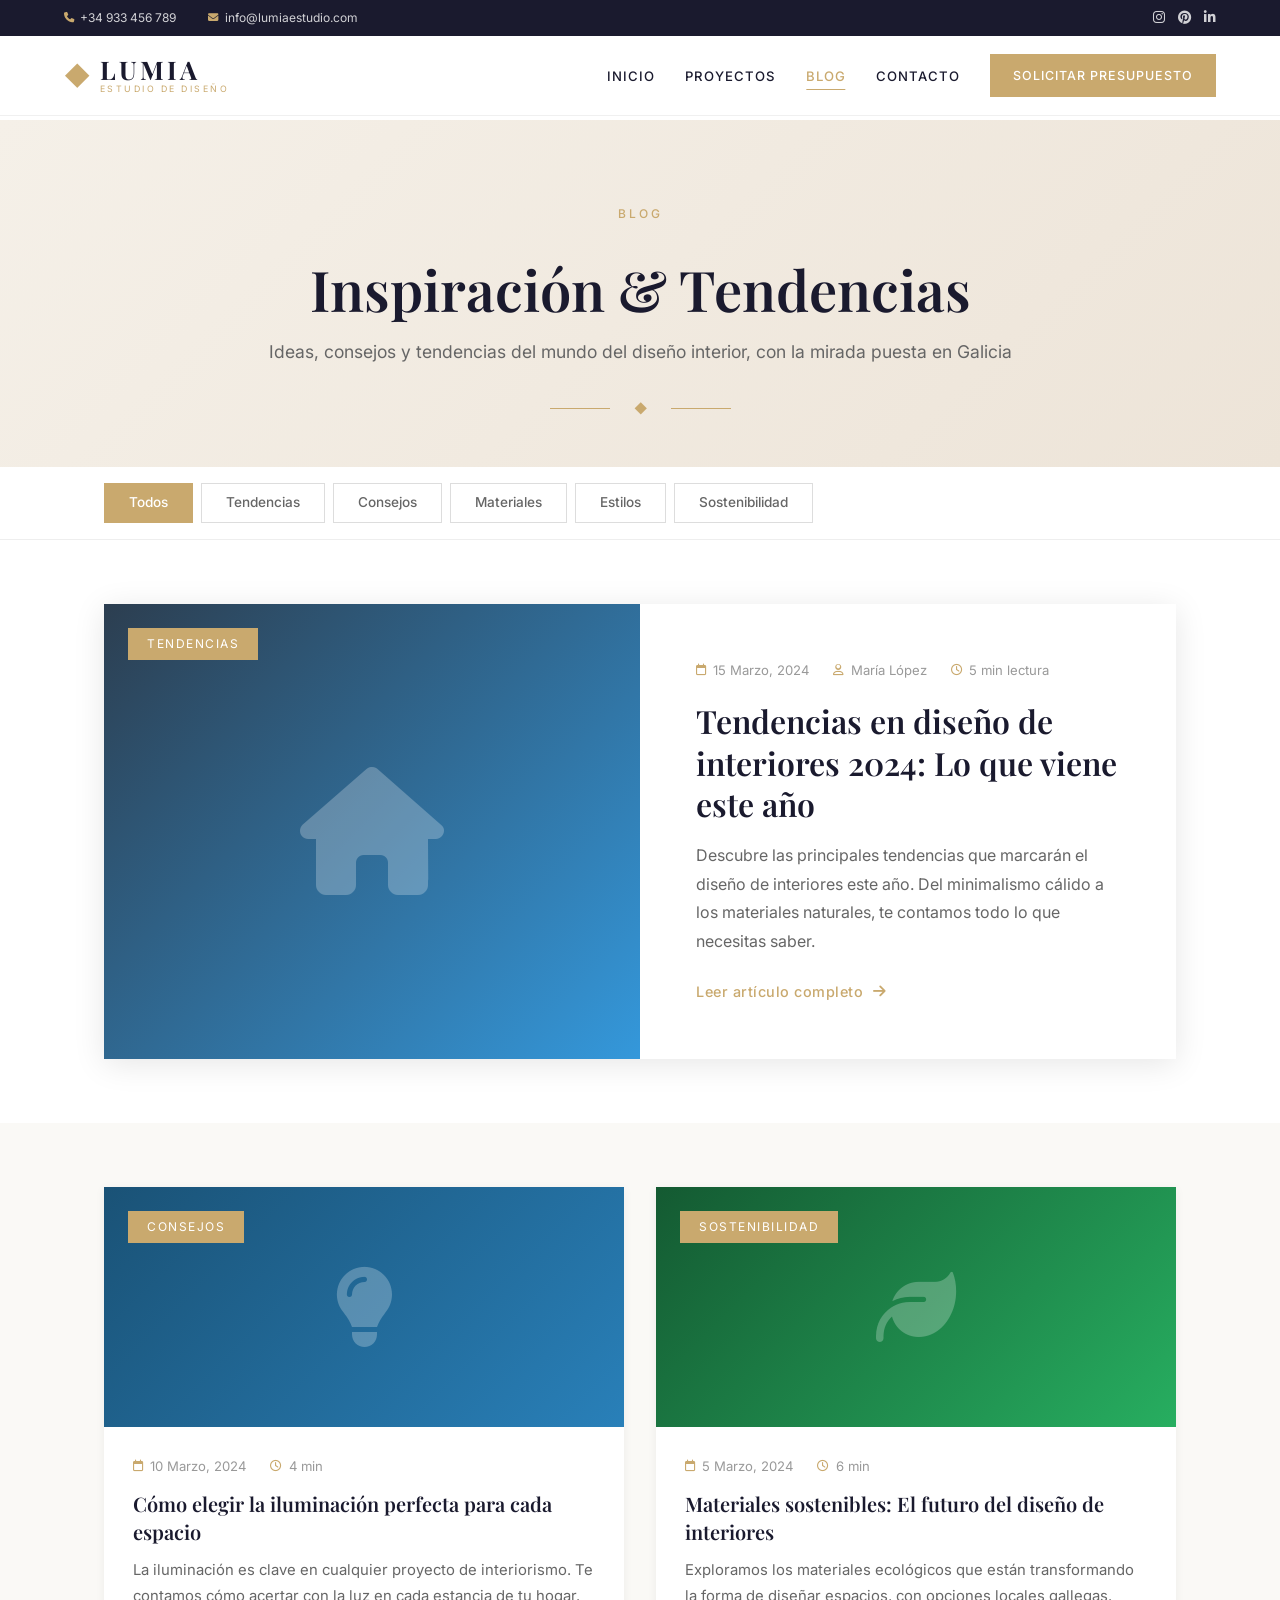
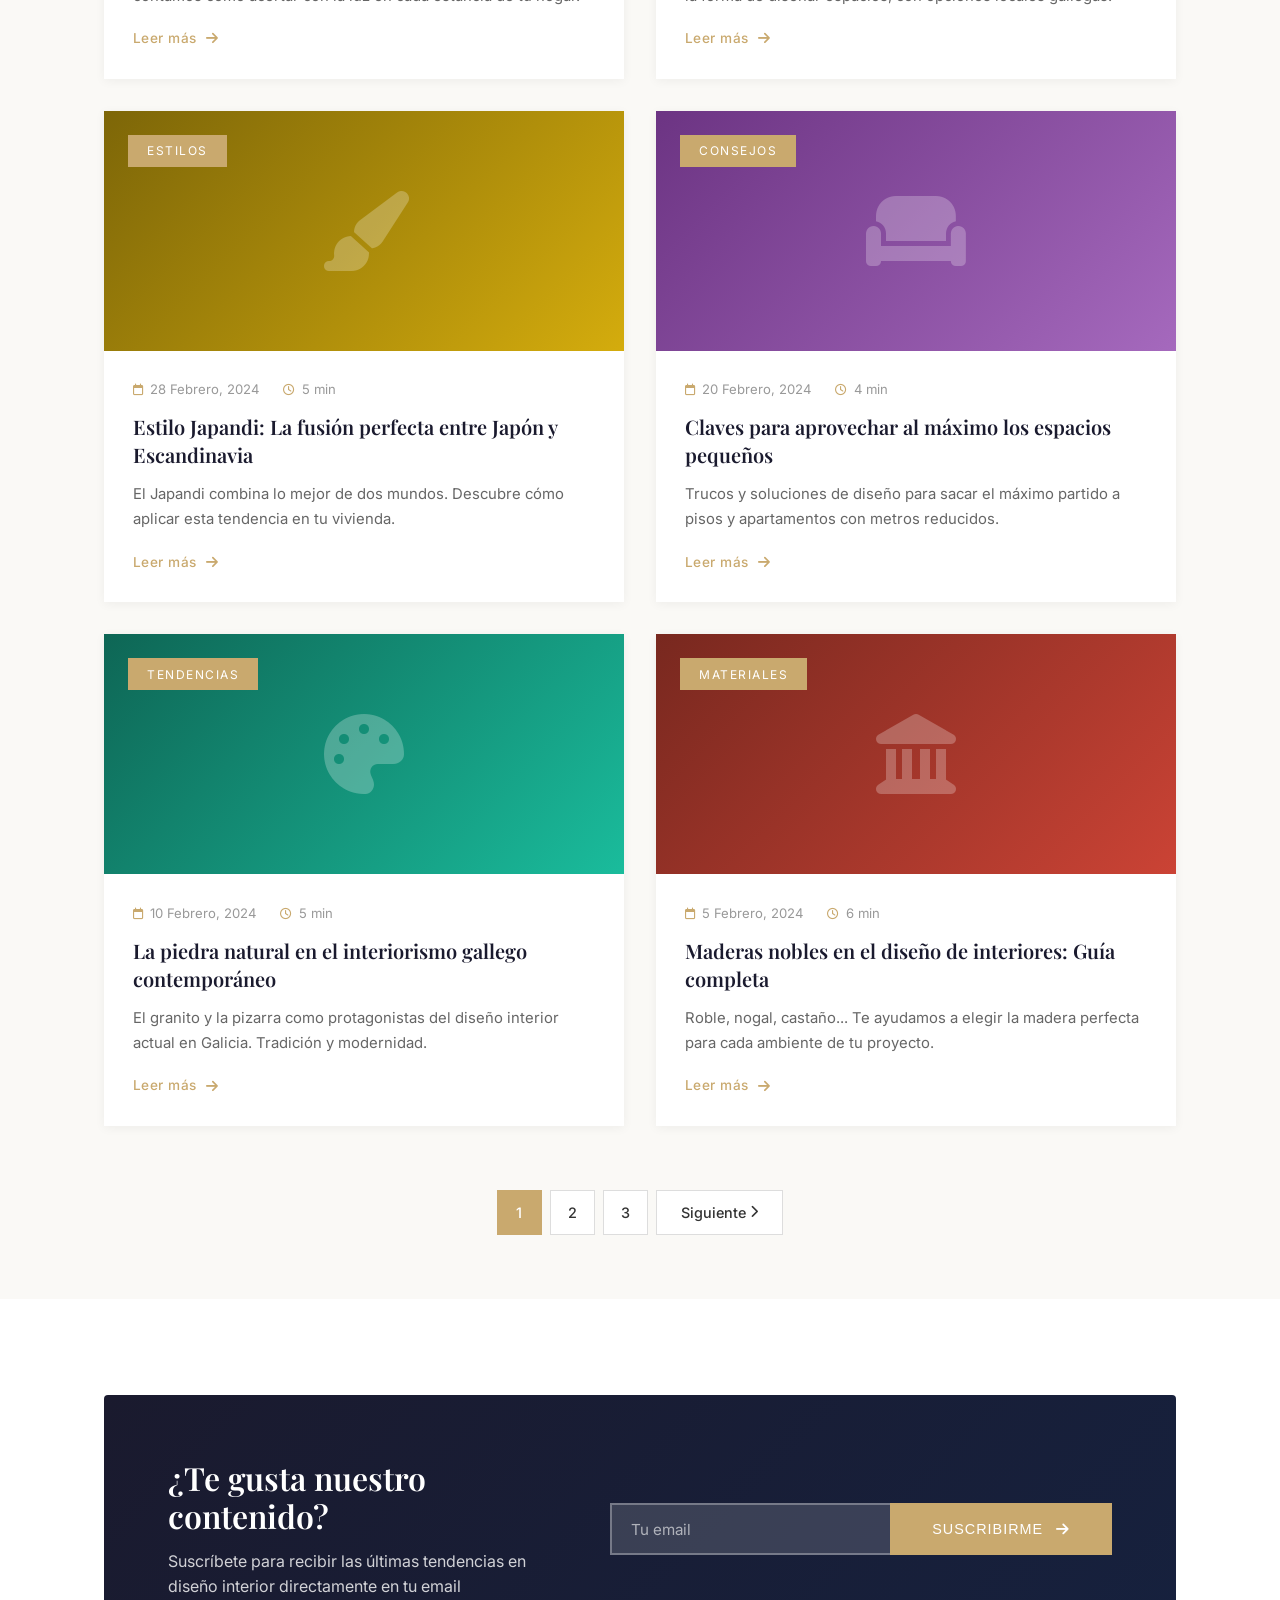
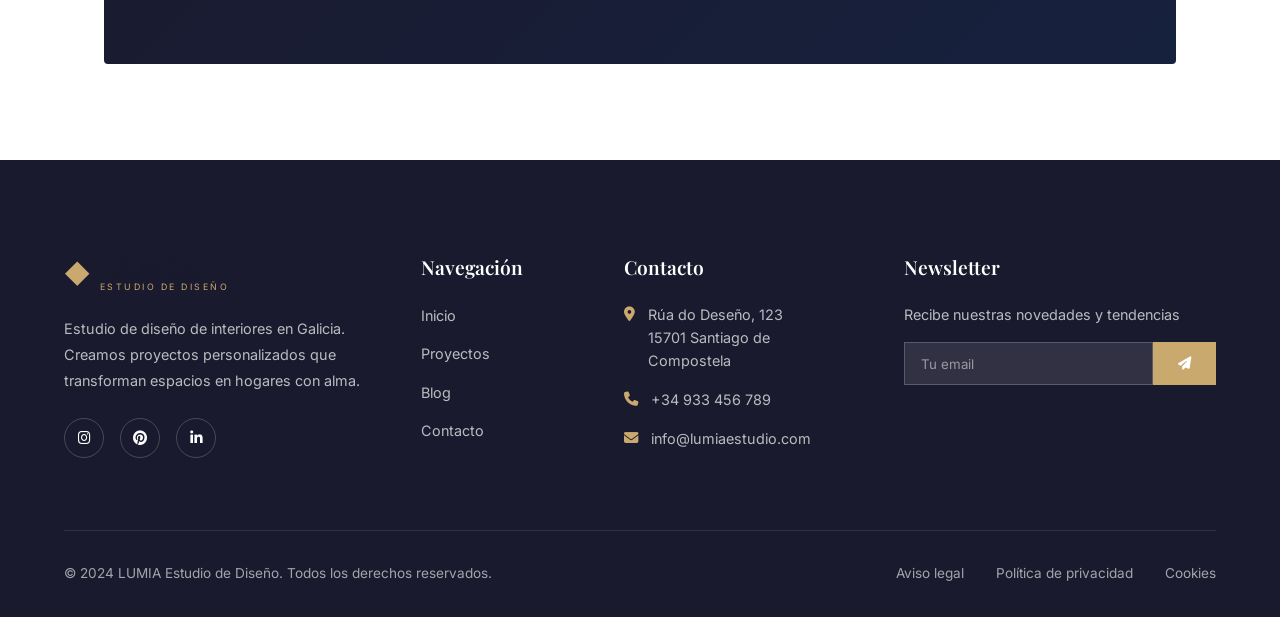
==== blog.html @ fe45cfab "primer commit de la pagina web de interiores funcional" ====
<!DOCTYPE html>
<html lang="es">
<head>
    <meta charset="UTF-8">
    <meta name="viewport" content="width=device-width, initial-scale=1.0">
    <meta name="description" content="Blog de LUMIA Estudio - Tendencias, consejos e inspiración sobre diseño de interiores en Galicia.">
    <title>Blog | LUMIA Estudio de Diseño Interior</title>
    <link rel="stylesheet" href="css/style.css">
    <link href="https://fonts.googleapis.com/css2?family=Playfair+Display:ital,wght@0,400;0,500;0,600;0,700;1,400&family=Inter:wght@300;400;500;600&display=swap" rel="stylesheet">
    <link rel="stylesheet" href="https://cdnjs.cloudflare.com/ajax/libs/font-awesome/6.4.0/css/all.min.css">
</head>
<body>
    <header class="header">
        <div class="header-top">
            <div class="header-top-content">
                <div class="header-contact">
                    <a href="tel:+34933456789"><i class="fas fa-phone"></i> +34 933 456 789</a>
                    <a href="mailto:info@lumiaestudio.com"><i class="fas fa-envelope"></i> info@lumiaestudio.com</a>
                </div>
                <div class="header-social">
                    <a href="#" aria-label="Instagram"><i class="fab fa-instagram"></i></a>
                    <a href="#" aria-label="Pinterest"><i class="fab fa-pinterest"></i></a>
                    <a href="#" aria-label="LinkedIn"><i class="fab fa-linkedin-in"></i></a>
                </div>
            </div>
        </div>
        
        <nav class="nav">
            <div class="nav-container">
                <div class="logo">
                    <a href="index.html">
                        <span class="logo-icon">◆</span>
                        <div class="logo-text">
                            <h1>LUMIA</h1>
                            <span class="logo-subtitle">ESTUDIO DE DISEÑO</span>
                        </div>
                    </a>
                </div>
                
                <ul class="nav-menu">
                    <li><a href="index.html" class="nav-link">Inicio</a></li>
                    <li><a href="proyectos.html" class="nav-link">Proyectos</a></li>
                    <li><a href="blog.html" class="nav-link active">Blog</a></li>
                    <li><a href="contacto.html" class="nav-link">Contacto</a></li>
                    <li class="nav-cta">
                        <a href="contacto.html" class="btn-nav">Solicitar presupuesto</a>
                    </li>
                </ul>
                
                <button class="hamburger" aria-label="Menú">
                    <span class="hamburger-line"></span>
                    <span class="hamburger-line"></span>
                    <span class="hamburger-line"></span>
                </button>
            </div>
        </nav>
    </header>

    <main>
        <!-- Page Header -->
        <section class="page-header">
            <div class="page-header-content">
                <span class="section-tag">Blog</span>
                <h2>Inspiración & Tendencias</h2>
                <p>Ideas, consejos y tendencias del mundo del diseño interior, con la mirada puesta en Galicia</p>
            </div>
            <div class="page-header-decoration">
                <span class="decor-line"></span>
                <span class="decor-diamond">◆</span>
                <span class="decor-line"></span>
            </div>
        </section>

        <!-- Categorías -->
        <div class="blog-categorias">
            <div class="section-container">
                <div class="categorias-scroll">
                    <a href="#" class="categoria-btn active">Todos</a>
                    <a href="#" class="categoria-btn">Tendencias</a>
                    <a href="#" class="categoria-btn">Consejos</a>
                    <a href="#" class="categoria-btn">Materiales</a>
                    <a href="#" class="categoria-btn">Estilos</a>
                    <a href="#" class="categoria-btn">Sostenibilidad</a>
                </div>
            </div>
        </div>

        <!-- Artículo Destacado -->
        <section class="blog-destacado-section">
            <div class="section-container">
                <article class="blog-destacado">
                    <div class="blog-destacado-imagen">
                        <div class="blog-placeholder" style="background: linear-gradient(135deg, #2c3e50 0%, #3498db 100%);">
                            <i class="fas fa-home"></i>
                        </div>
                        <span class="blog-categoria-badge">Tendencias</span>
                    </div>
                    <div class="blog-destacado-content">
                        <div class="blog-meta">
                            <span><i class="far fa-calendar"></i> 15 Marzo, 2024</span>
                            <span><i class="far fa-user"></i> María López</span>
                            <span><i class="far fa-clock"></i> 5 min lectura</span>
                        </div>
                        <h3>Tendencias en diseño de interiores 2024: Lo que viene este año</h3>
                        <p>Descubre las principales tendencias que marcarán el diseño de interiores este año. Del minimalismo cálido a los materiales naturales, te contamos todo lo que necesitas saber.</p>
                        <a href="blog/tendencias-diseno-2024.html" class="btn-leer-mas">
                            Leer artículo completo <i class="fas fa-arrow-right"></i>
                        </a>
                    </div>
                </article>
            </div>
        </section>

        <!-- Grid de Artículos -->
        <section class="blog-grid-section">
            <div class="section-container">
                <div class="blog-grid">
                    <!-- Artículo 1 -->
                    <article class="blog-card">
                        <div class="blog-card-imagen">
                            <div class="blog-placeholder" style="background: linear-gradient(135deg, #1a5276 0%, #2980b9 100%);">
                                <i class="fas fa-lightbulb"></i>
                            </div>
                            <span class="blog-categoria-badge">Consejos</span>
                        </div>
                        <div class="blog-card-content">
                            <div class="blog-meta">
                                <span><i class="far fa-calendar"></i> 10 Marzo, 2024</span>
                                <span><i class="far fa-clock"></i> 4 min</span>
                            </div>
                            <h4>Cómo elegir la iluminación perfecta para cada espacio</h4>
                            <p>La iluminación es clave en cualquier proyecto de interiorismo. Te contamos cómo acertar con la luz en cada estancia de tu hogar.</p>
                            <a href="blog/iluminacion-perfecta.html" class="btn-leer-mas">
                                Leer más <i class="fas fa-arrow-right"></i>
                            </a>
                        </div>
                    </article>

                    <!-- Artículo 2 -->
                    <article class="blog-card">
                        <div class="blog-card-imagen">
                            <div class="blog-placeholder" style="background: linear-gradient(135deg, #145a32 0%, #27ae60 100%);">
                                <i class="fas fa-leaf"></i>
                            </div>
                            <span class="blog-categoria-badge">Sostenibilidad</span>
                        </div>
                        <div class="blog-card-content">
                            <div class="blog-meta">
                                <span><i class="far fa-calendar"></i> 5 Marzo, 2024</span>
                                <span><i class="far fa-clock"></i> 6 min</span>
                            </div>
                            <h4>Materiales sostenibles: El futuro del diseño de interiores</h4>
                            <p>Exploramos los materiales ecológicos que están transformando la forma de diseñar espacios, con opciones locales gallegas.</p>
                            <a href="blog/materiales-sostenibles.html" class="btn-leer-mas">
                                Leer más <i class="fas fa-arrow-right"></i>
                            </a>
                        </div>
                    </article>

                    <!-- Artículo 3 -->
                    <article class="blog-card">
                        <div class="blog-card-imagen">
                            <div class="blog-placeholder" style="background: linear-gradient(135deg, #7d6608 0%, #d4ac0d 100%);">
                                <i class="fas fa-paint-brush"></i>
                            </div>
                            <span class="blog-categoria-badge">Estilos</span>
                        </div>
                        <div class="blog-card-content">
                            <div class="blog-meta">
                                <span><i class="far fa-calendar"></i> 28 Febrero, 2024</span>
                                <span><i class="far fa-clock"></i> 5 min</span>
                            </div>
                            <h4>Estilo Japandi: La fusión perfecta entre Japón y Escandinavia</h4>
                            <p>El Japandi combina lo mejor de dos mundos. Descubre cómo aplicar esta tendencia en tu vivienda.</p>
                            <a href="blog/estilo-japandi.html" class="btn-leer-mas">
                                Leer más <i class="fas fa-arrow-right"></i>
                            </a>
                        </div>
                    </article>

                    <!-- Artículo 4 -->
                    <article class="blog-card">
                        <div class="blog-card-imagen">
                            <div class="blog-placeholder" style="background: linear-gradient(135deg, #6c3483 0%, #a569bd 100%);">
                                <i class="fas fa-couch"></i>
                            </div>
                            <span class="blog-categoria-badge">Consejos</span>
                        </div>
                        <div class="blog-card-content">
                            <div class="blog-meta">
                                <span><i class="far fa-calendar"></i> 20 Febrero, 2024</span>
                                <span><i class="far fa-clock"></i> 4 min</span>
                            </div>
                            <h4>Claves para aprovechar al máximo los espacios pequeños</h4>
                            <p>Trucos y soluciones de diseño para sacar el máximo partido a pisos y apartamentos con metros reducidos.</p>
                            <a href="blog/espacios-pequenos.html" class="btn-leer-mas">
                                Leer más <i class="fas fa-arrow-right"></i>
                            </a>
                        </div>
                    </article>

                    <!-- Artículo 5 -->
                    <article class="blog-card">
                        <div class="blog-card-imagen">
                            <div class="blog-placeholder" style="background: linear-gradient(135deg, #0e6655 0%, #1abc9c 100%);">
                                <i class="fas fa-palette"></i>
                            </div>
                            <span class="blog-categoria-badge">Tendencias</span>
                        </div>
                        <div class="blog-card-content">
                            <div class="blog-meta">
                                <span><i class="far fa-calendar"></i> 10 Febrero, 2024</span>
                                <span><i class="far fa-clock"></i> 5 min</span>
                            </div>
                            <h4>La piedra natural en el interiorismo gallego contemporáneo</h4>
                            <p>El granito y la pizarra como protagonistas del diseño interior actual en Galicia. Tradición y modernidad.</p>
                            <a href="blog/piedra-natural-interiorismo-gallego.html" class="btn-leer-mas">
                                Leer más <i class="fas fa-arrow-right"></i>
                            </a>
                        </div>
                    </article>

                    <!-- Artículo 6 -->
                    <article class="blog-card">
                        <div class="blog-card-imagen">
                            <div class="blog-placeholder" style="background: linear-gradient(135deg, #78281f 0%, #cb4335 100%);">
                                <i class="fas fa-landmark"></i>
                            </div>
                            <span class="blog-categoria-badge">Materiales</span>
                        </div>
                        <div class="blog-card-content">
                            <div class="blog-meta">
                                <span><i class="far fa-calendar"></i> 5 Febrero, 2024</span>
                                <span><i class="far fa-clock"></i> 6 min</span>
                            </div>
                            <h4>Maderas nobles en el diseño de interiores: Guía completa</h4>
                            <p>Roble, nogal, castaño... Te ayudamos a elegir la madera perfecta para cada ambiente de tu proyecto.</p>
                            <a href="blog/maderas-nobles-diseno-interiores.html" class="btn-leer-mas">
                                Leer más <i class="fas fa-arrow-right"></i>
                            </a>
                        </div>
                    </article>
                </div>

                <!-- Paginación corregida -->
                <nav class="blog-paginacion" aria-label="Paginación del blog">
                    <a href="#" class="pagina-btn active" aria-current="page">1</a>
                    <a href="#" class="pagina-btn">2</a>
                    <a href="#" class="pagina-btn">3</a>
                    <a href="#" class="pagina-btn pagina-siguiente">
                        Siguiente <i class="fas fa-chevron-right"></i>
                    </a>
                </nav>
            </div>
        </section>

        <!-- Newsletter -->
        <section class="newsletter-section">
            <div class="section-container">
                <div class="newsletter-box">
                    <div class="newsletter-texto">
                        <h3>¿Te gusta nuestro contenido?</h3>
                        <p>Suscríbete para recibir las últimas tendencias en diseño interior directamente en tu email</p>
                    </div>
                    <form class="newsletter-form-inline">
                        <input type="email" placeholder="Tu email" required>
                        <button type="submit" class="btn-primary">
                            <span>Suscribirme</span>
                            <i class="fas fa-arrow-right"></i>
                        </button>
                    </form>
                </div>
            </div>
        </section>
    </main>

    <footer class="footer">
        <div class="footer-grid">
            <div class="footer-brand">
                <div class="logo">
                    <a href="index.html">
                        <span class="logo-icon">◆</span>
                        <div class="logo-text">
                            <h1>LUMIA</h1>
                            <span class="logo-subtitle">ESTUDIO DE DISEÑO</span>
                        </div>
                    </a>
                </div>
                <p>Estudio de diseño de interiores en Galicia. Creamos proyectos personalizados que transforman espacios en hogares con alma.</p>
                <div class="footer-social">
                    <a href="#" aria-label="Instagram"><i class="fab fa-instagram"></i></a>
                    <a href="#" aria-label="Pinterest"><i class="fab fa-pinterest"></i></a>
                    <a href="#" aria-label="LinkedIn"><i class="fab fa-linkedin-in"></i></a>
                </div>
            </div>
            
            <div class="footer-nav">
                <h4>Navegación</h4>
                <ul>
                    <li><a href="index.html">Inicio</a></li>
                    <li><a href="proyectos.html">Proyectos</a></li>
                    <li><a href="blog.html">Blog</a></li>
                    <li><a href="contacto.html">Contacto</a></li>
                </ul>
            </div>
            
            <div class="footer-contact">
                <h4>Contacto</h4>
                <ul>
                    <li><i class="fas fa-map-marker-alt"></i> Rúa do Deseño, 123<br>15701 Santiago de Compostela</li>
                    <li><i class="fas fa-phone"></i> <a href="tel:+34933456789">+34 933 456 789</a></li>
                    <li><i class="fas fa-envelope"></i> <a href="mailto:info@lumiaestudio.com">info@lumiaestudio.com</a></li>
                </ul>
            </div>
            
            <div class="footer-newsletter">
                <h4>Newsletter</h4>
                <p>Recibe nuestras novedades y tendencias</p>
                <form class="newsletter-form">
                    <input type="email" placeholder="Tu email" required>
                    <button type="submit"><i class="fas fa-paper-plane"></i></button>
                </form>
            </div>
        </div>
        
        <div class="footer-bottom">
            <div class="footer-bottom-content">
                <p>&copy; 2024 LUMIA Estudio de Diseño. Todos los derechos reservados.</p>
                <div class="footer-legal">
                    <a href="#">Aviso legal</a>
                    <a href="#">Política de privacidad</a>
                    <a href="#">Cookies</a>
                </div>
            </div>
        </div>
    </footer>

    <script src="js/main.js"></script>
</body>
</html>
---- css/style.css ----
/* ============================================
   LUMIA ESTUDIO - Hoja de Estilos Principal
   Versión: 3.0 - Hero centrado y corregido
   ============================================ */

* {
    margin: 0;
    padding: 0;
    box-sizing: border-box;
}

:root {
    --primary-color: #1a1a2e;
    --secondary-color: #c9a96e;
    --accent-color: #a0522d;
    --text-color: #333333;
    --text-light: #666666;
    --text-lighter: #999999;
    --light-bg: #faf9f6;
    --white: #ffffff;
    --gray-light: #f5f5f5;
    --shadow-sm: 0 2px 10px rgba(0,0,0,0.05);
    --shadow-md: 0 5px 30px rgba(0,0,0,0.1);
    --shadow-lg: 0 20px 60px rgba(0,0,0,0.15);
    --transition: all 0.3s cubic-bezier(0.4, 0, 0.2, 1);
}

body {
    font-family: 'Inter', sans-serif;
    line-height: 1.6;
    color: var(--text-color);
    background-color: var(--white);
    -webkit-font-smoothing: antialiased;
    padding-top: 120px;
}

h1, h2, h3, h4, h5, h6 {
    font-family: 'Playfair Display', serif;
    font-weight: 600;
    line-height: 1.2;
}

a {
    text-decoration: none;
    color: inherit;
    transition: var(--transition);
}

img {
    max-width: 100%;
    height: auto;
}

.section-container {
    max-width: 1200px;
    margin: 0 auto;
    padding: 0 5%;
}

.section-header {
    text-align: center;
    margin-bottom: 4rem;
}

.section-tag {
    display: inline-block;
    font-size: 0.75rem;
    letter-spacing: 3px;
    text-transform: uppercase;
    color: var(--secondary-color);
    margin-bottom: 1rem;
    font-weight: 500;
}

.section-header h3 {
    font-family: 'Playfair Display', serif;
    font-size: 2.8rem;
    color: var(--primary-color);
    margin-bottom: 1rem;
}

.section-header p {
    color: var(--text-light);
    font-size: 1.1rem;
}

/* ============ HEADER ============ */
.header {
    position: fixed;
    width: 100%;
    top: 0;
    left: 0;
    z-index: 1000;
    background: var(--white);
}

.header-top {
    background: var(--primary-color);
    height: 36px;
    display: flex;
    align-items: center;
}

.header-top-content {
    max-width: 1400px;
    margin: 0 auto;
    padding: 0 5%;
    width: 100%;
    display: flex;
    justify-content: space-between;
    align-items: center;
}

.header-contact {
    display: flex;
    gap: 2rem;
}

.header-contact a {
    color: rgba(255,255,255,0.8);
    font-size: 0.75rem;
    display: flex;
    align-items: center;
    gap: 0.4rem;
}

.header-contact a:hover {
    color: var(--secondary-color);
}

.header-contact i {
    font-size: 0.65rem;
    color: var(--secondary-color);
}

.header-social {
    display: flex;
    gap: 0.8rem;
}

.header-social a {
    color: rgba(255,255,255,0.8);
    font-size: 0.85rem;
}

.header-social a:hover {
    color: var(--secondary-color);
}

.nav {
    height: 80px;
    border-bottom: 1px solid rgba(0,0,0,0.06);
    background: var(--white);
}

.nav-container {
    max-width: 1400px;
    margin: 0 auto;
    padding: 0 5%;
    height: 100%;
    display: flex;
    justify-content: space-between;
    align-items: center;
}

/* Logo */
.logo a {
    display: flex;
    align-items: center;
    gap: 0.6rem;
}

.logo-icon {
    font-size: 1.6rem;
    color: var(--secondary-color);
    transition: var(--transition);
    line-height: 1;
}

.logo:hover .logo-icon {
    transform: rotate(45deg);
}

.logo-text {
    display: flex;
    flex-direction: column;
    line-height: 1;
}

.logo-text h1 {
    font-family: 'Playfair Display', serif;
    font-size: 1.6rem;
    font-weight: 700;
    color: var(--primary-color);
    letter-spacing: 3px;
    line-height: 1;
}

.logo-subtitle {
    font-family: 'Inter', sans-serif;
    font-size: 0.55rem;
    letter-spacing: 2.5px;
    color: var(--secondary-color);
    margin-top: 2px;
}

/* Menú */
.nav-menu {
    display: flex;
    list-style: none;
    align-items: center;
    gap: 0.3rem;
}

.nav-link {
    color: var(--primary-color);
    font-size: 0.82rem;
    font-weight: 500;
    letter-spacing: 1px;
    text-transform: uppercase;
    padding: 0.5rem 0.8rem;
    position: relative;
}

.nav-link::before {
    content: '';
    position: absolute;
    bottom: 2px;
    left: 50%;
    transform: translateX(-50%);
    width: 0;
    height: 1px;
    background: var(--secondary-color);
    transition: var(--transition);
}

.nav-link:hover,
.nav-link.active {
    color: var(--secondary-color);
}

.nav-link:hover::before,
.nav-link.active::before {
    width: 60%;
}

.nav-cta {
    margin-left: 0.8rem;
}

.btn-nav {
    display: inline-block;
    background: var(--secondary-color);
    color: var(--white) !important;
    padding: 0.6rem 1.3rem;
    font-size: 0.78rem;
    font-weight: 500;
    letter-spacing: 1px;
    text-transform: uppercase;
    border: 2px solid var(--secondary-color);
}

.btn-nav:hover {
    background: transparent;
    color: var(--secondary-color) !important;
    transform: translateY(-2px);
    box-shadow: 0 5px 20px rgba(201, 169, 110, 0.3);
}

/* Hamburguesa */
.hamburger {
    display: none;
    flex-direction: column;
    justify-content: center;
    width: 40px;
    height: 40px;
    background: transparent;
    border: none;
    cursor: pointer;
}

.hamburger-line {
    width: 22px;
    height: 2px;
    background: var(--primary-color);
    margin: 3px 0;
    transition: var(--transition);
}

/* ============ HERO - TÍTULO ANCHO, BOTONES A LA DERECHA ============ */
.hero {
    height: calc(100vh - 120px);
    min-height: 650px;
    display: flex;
    align-items: center;
    background: linear-gradient(135deg, #f5f0e8 0%, #ede4d8 50%, #e8dcc8 100%);
    position: relative;
    overflow: hidden;
}

/* Elementos decorativos de fondo */
.hero::before {
    content: '';
    position: absolute;
    top: -100px;
    right: -100px;
    width: 500px;
    height: 500px;
    border: 1px solid rgba(201, 169, 110, 0.12);
    border-radius: 50%;
    animation: float 20s infinite ease-in-out;
}

.hero::after {
    content: '';
    position: absolute;
    bottom: -150px;
    left: -80px;
    width: 350px;
    height: 350px;
    border: 1px solid rgba(201, 169, 110, 0.08);
    border-radius: 50%;
    animation: float 25s infinite ease-in-out reverse;
}

@keyframes float {
    0%, 100% {
        transform: translate(0, 0) scale(1);
    }
    25% {
        transform: translate(30px, -30px) scale(1.05);
    }
    50% {
        transform: translate(-20px, 20px) scale(0.95);
    }
    75% {
        transform: translate(10px, 15px) scale(1.02);
    }
}

.hero-overlay {
    position: absolute;
    top: 0;
    right: 0;
    width: 40%;
    height: 100%;
    background: linear-gradient(135deg, rgba(26,26,46,0.02) 0%, rgba(26,26,46,0.06) 100%);
    clip-path: polygon(30% 0, 100% 0, 100% 100%, 0% 100%);
    z-index: 1;
}

/* Contenido */
.hero-content {
    position: relative;
    z-index: 2;
    width: 100%;
    max-width: 1200px;
    margin: 0 auto;
    padding: 0 8%;
}

.hero-tag {
    display: inline-block;
    font-size: 0.8rem;
    letter-spacing: 4px;
    text-transform: uppercase;
    color: var(--secondary-color);
    margin-bottom: 2rem;
    font-weight: 500;
}

.hero-title {
    font-family: 'Playfair Display', serif;
    font-size: 5rem;
    font-weight: 700;
    color: var(--primary-color);
    line-height: 1.1;
    margin-bottom: 1.5rem;
    letter-spacing: -0.5px;
    /* Ocupa todo el ancho */
    width: 100%;
}

.hero-title br {
    display: none; /* Forzamos una sola línea */
}

.hero-description {
    font-size: 1.15rem;
    color: var(--text-light);
    line-height: 1.9;
    margin-bottom: 3rem;
    max-width: 650px;
}

.hero-buttons {
    display: flex;
    gap: 1.5rem;
    align-items: center;
    justify-content: flex-end; /* Botones a la derecha */
}

.hero-scroll {
    position: absolute;
    bottom: 3rem;
    left: 50%;
    transform: translateX(-50%);
    display: flex;
    flex-direction: column;
    align-items: center;
    gap: 0.8rem;
    color: var(--primary-color);
    font-size: 0.75rem;
    letter-spacing: 3px;
    text-transform: uppercase;
    animation: bounce 2s infinite;
    z-index: 2;
    opacity: 0.7;
}

.hero-scroll i {
    font-size: 0.9rem;
}

@keyframes bounce {
    0%, 20%, 50%, 80%, 100% { transform: translateX(-50%) translateY(0); }
    40% { transform: translateX(-50%) translateY(-10px); }
    60% { transform: translateX(-50%) translateY(-5px); }
}

/* Responsive */
@media (max-width: 1024px) {
    .hero-title {
        font-size: 4rem;
    }
    
    .hero-content {
        padding: 0 5%;
    }
}

@media (max-width: 768px) {
    .hero {
        height: auto;
        min-height: 100vh;
        padding: 4rem 0;
    }
    
    .hero-content {
        padding: 0 5%;
    }
    
    .hero-title {
        font-size: 2.8rem;
    }
    
    .hero-description {
        font-size: 1rem;
        max-width: 100%;
    }
    
    .hero-buttons {
        justify-content: flex-start;
    }
    
    .hero-overlay {
        display: none;
    }
    
    .hero-scroll {
        bottom: 2rem;
    }
}

@media (max-width: 480px) {
    .hero-title {
        font-size: 2.2rem;
    }
    
    .hero-description {
        font-size: 0.95rem;
    }
    
    .hero-buttons {
        flex-direction: column;
        align-items: stretch;
    }
    
    .btn-primary,
    .btn-secondary {
        text-align: center;
        justify-content: center;
    }
}
.btn-primary {
    display: inline-flex;
    align-items: center;
    gap: 0.8rem;
    background: var(--secondary-color);
    color: var(--white);
    padding: 1rem 2.5rem;
    font-weight: 500;
    letter-spacing: 1px;
    border: 2px solid var(--secondary-color);
    transition: var(--transition);
    font-size: 0.9rem;
    text-transform: uppercase;
    cursor: pointer;
}

.btn-primary:hover {
    background: transparent;
    color: var(--secondary-color);
    transform: translateY(-2px);
    box-shadow: 0 10px 30px rgba(201, 169, 110, 0.3);
}

.btn-primary i {
    transition: var(--transition);
}

.btn-primary:hover i {
    transform: translateX(5px);
}

.btn-secondary {
    display: inline-block;
    background: transparent;
    color: var(--primary-color);
    padding: 1rem 2.5rem;
    font-weight: 500;
    letter-spacing: 1px;
    border: 2px solid var(--primary-color);
    transition: var(--transition);
    font-size: 0.9rem;
    text-transform: uppercase;
    cursor: pointer;
}

.btn-secondary:hover {
    background: var(--primary-color);
    color: var(--white);
    transform: translateY(-2px);
}

.btn-outline {
    display: inline-flex;
    align-items: center;
    gap: 0.8rem;
    background: transparent;
    color: var(--primary-color);
    padding: 0.8rem 2rem;
    font-weight: 500;
    letter-spacing: 1px;
    border: 2px solid var(--primary-color);
    transition: var(--transition);
    font-size: 0.85rem;
    text-transform: uppercase;
}

.btn-outline:hover {
    background: var(--primary-color);
    color: var(--white);
    transform: translateY(-2px);
}

.btn-outline:hover i {
    transform: translateX(5px);
}

.btn-outline i {
    transition: var(--transition);
}

/* Scroll indicator */
.hero-scroll {
    position: absolute;
    bottom: 3rem;
    left: 50%;
    transform: translateX(-50%);
    display: flex;
    flex-direction: column;
    align-items: center;
    gap: 0.8rem;
    color: var(--primary-color);
    font-size: 0.75rem;
    letter-spacing: 3px;
    text-transform: uppercase;
    animation: bounce 2s infinite;
    z-index: 2;
    opacity: 0.7;
}

.hero-scroll i {
    font-size: 0.9rem;
}

@keyframes bounce {
    0%, 20%, 50%, 80%, 100% { transform: translateX(-50%) translateY(0); }
    40% { transform: translateX(-50%) translateY(-10px); }
    60% { transform: translateX(-50%) translateY(-5px); }
}

/* ============ FILOSOFÍA ============ */
.filosofia {
    padding: 8rem 0;
}

.filosofia-grid {
    display: grid;
    grid-template-columns: repeat(auto-fit, minmax(300px, 1fr));
    gap: 3rem;
}

.filosofia-card {
    text-align: center;
    padding: 3rem 2rem;
    border: 1px solid #e8e4dd;
    transition: var(--transition);
    position: relative;
}

.filosofia-card::before {
    content: '';
    position: absolute;
    bottom: 0;
    left: 50%;
    transform: translateX(-50%);
    width: 0;
    height: 2px;
    background: var(--secondary-color);
    transition: all 0.5s ease;
}

.filosofia-card:hover::before {
    width: 50%;
}

.filosofia-card:hover {
    transform: translateY(-10px);
    box-shadow: var(--shadow-lg);
}

.filosofia-icon {
    width: 80px;
    height: 80px;
    margin: 0 auto 1.5rem;
    background: var(--light-bg);
    border-radius: 50%;
    display: flex;
    align-items: center;
    justify-content: center;
    font-size: 2rem;
    color: var(--secondary-color);
    transition: var(--transition);
}

.filosofia-card:hover .filosofia-icon {
    background: var(--secondary-color);
    color: var(--white);
    transform: rotate(360deg);
}

.filosofia-card h4 {
    font-family: 'Playfair Display', serif;
    font-size: 1.5rem;
    color: var(--primary-color);
    margin-bottom: 1rem;
}

.filosofia-card p {
    color: var(--text-light);
    line-height: 1.8;
}

/* ============ SERVICIOS ============ */
.servicios {
    padding: 8rem 0;
    background: var(--light-bg);
}

.servicios-grid {
    display: grid;
    grid-template-columns: repeat(auto-fit, minmax(350px, 1fr));
    gap: 2rem;
}

.servicio-card {
    background: var(--white);
    overflow: hidden;
    transition: var(--transition);
    box-shadow: var(--shadow-sm);
}

.servicio-card:hover {
    box-shadow: var(--shadow-lg);
    transform: translateY(-5px);
}

.servicio-imagen {
    height: 200px;
    background: var(--primary-color);
    display: flex;
    align-items: center;
    justify-content: center;
    color: var(--white);
    font-size: 3rem;
    transition: var(--transition);
}

.servicio-card:hover .servicio-imagen {
    background: var(--secondary-color);
}

.servicio-content {
    padding: 2rem;
}

.servicio-content h4 {
    font-family: 'Playfair Display', serif;
    font-size: 1.5rem;
    color: var(--primary-color);
    margin-bottom: 1rem;
}

.servicio-content p {
    color: var(--text-light);
    margin-bottom: 1.5rem;
    line-height: 1.6;
}

.servicio-lista {
    list-style: none;
}

.servicio-lista li {
    padding: 0.5rem 0;
    border-bottom: 1px solid #f0f0f0;
    color: var(--text-light);
    font-size: 0.9rem;
    display: flex;
    align-items: center;
    gap: 0.5rem;
}

.servicio-lista li::before {
    content: '•';
    color: var(--secondary-color);
    font-weight: bold;
}

/* ============ PROYECTOS DESTACADOS ============ */
.proyectos-destacados {
    padding: 8rem 0;
}

.proyectos-destacados-grid {
    display: grid;
    grid-template-columns: repeat(auto-fit, minmax(350px, 1fr));
    gap: 2.5rem;
}

.proyecto-destacado-card {
    background: var(--white);
    border-radius: 2px;
    overflow: hidden;
    transition: var(--transition);
    box-shadow: var(--shadow-sm);
    display: flex;
    flex-direction: column;
}

.proyecto-destacado-card:hover {
    transform: translateY(-10px);
    box-shadow: var(--shadow-lg);
}

.proyecto-card-imagen {
    position: relative;
    height: 350px;
    overflow: hidden;
}

.proyecto-imagen-placeholder {
    width: 100%;
    height: 100%;
    display: flex;
    align-items: center;
    justify-content: center;
    color: var(--white);
    font-size: 5rem;
    transition: all 0.5s ease;
}

.proyecto-destacado-card:hover .proyecto-imagen-placeholder {
    transform: scale(1.1);
}

.proyecto-card-overlay {
    position: absolute;
    top: 0;
    left: 0;
    right: 0;
    bottom: 0;
    background: rgba(26, 26, 46, 0.8);
    display: flex;
    align-items: center;
    justify-content: center;
    opacity: 0;
    transition: var(--transition);
}

.proyecto-destacado-card:hover .proyecto-card-overlay {
    opacity: 1;
}

.proyecto-card-overlay span {
    color: var(--white);
    border: 2px solid var(--secondary-color);
    padding: 1rem 2rem;
    font-weight: 500;
    letter-spacing: 2px;
    text-transform: uppercase;
    font-size: 0.85rem;
    background: rgba(201, 169, 110, 0.2);
}

.proyecto-card-info {
    padding: 2rem;
    flex-grow: 1;
    display: flex;
    flex-direction: column;
}

.proyecto-card-header {
    display: flex;
    justify-content: space-between;
    align-items: center;
    margin-bottom: 1rem;
}

.categoria-badge {
    display: inline-block;
    background: var(--secondary-color);
    color: var(--white);
    padding: 0.3rem 1rem;
    font-size: 0.75rem;
    letter-spacing: 1px;
    text-transform: uppercase;
}

.proyecto-ano {
    font-size: 0.85rem;
    color: var(--text-light);
    font-weight: 500;
}

.proyecto-card-info h4 {
    font-family: 'Playfair Display', serif;
    font-size: 1.5rem;
    color: var(--primary-color);
    margin-bottom: 0.5rem;
}

.proyecto-ubicacion {
    color: var(--text-light);
    font-size: 0.9rem;
    margin-bottom: 0.8rem;
}

.proyecto-ubicacion i {
    color: var(--secondary-color);
    margin-right: 0.3rem;
}

.proyecto-descripcion {
    color: var(--text-light);
    font-size: 0.95rem;
    line-height: 1.6;
    flex-grow: 1;
}

.section-cta {
    text-align: center;
    margin-top: 3rem;
}

/* ============ PROCESO ============ */
.proceso {
    padding: 8rem 0;
    background: var(--light-bg);
}

.proceso-timeline {
    max-width: 800px;
    margin: 0 auto;
    position: relative;
}

.proceso-timeline::before {
    content: '';
    position: absolute;
    left: 30px;
    top: 0;
    bottom: 0;
    width: 2px;
    background: var(--secondary-color);
    opacity: 0.3;
}

.proceso-paso {
    display: flex;
    gap: 2rem;
    margin-bottom: 3rem;
    position: relative;
}

.proceso-paso:last-child {
    margin-bottom: 0;
}

.paso-numero {
    width: 60px;
    height: 60px;
    background: var(--white);
    border: 2px solid var(--secondary-color);
    border-radius: 50%;
    display: flex;
    align-items: center;
    justify-content: center;
    font-family: 'Playfair Display', serif;
    font-size: 1.2rem;
    color: var(--secondary-color);
    font-weight: 700;
    flex-shrink: 0;
    z-index: 1;
    transition: var(--transition);
}

.proceso-paso:hover .paso-numero {
    background: var(--secondary-color);
    color: var(--white);
    transform: scale(1.1);
}

.paso-content {
    padding-top: 1rem;
}

.paso-content h4 {
    font-family: 'Playfair Display', serif;
    font-size: 1.3rem;
    color: var(--primary-color);
    margin-bottom: 0.5rem;
}

.paso-content p {
    color: var(--text-light);
    line-height: 1.6;
}

/* ============ TESTIMONIOS ============ */
.testimonios {
    padding: 8rem 0;
}

.testimonios-grid {
    display: grid;
    grid-template-columns: repeat(auto-fit, minmax(400px, 1fr));
    gap: 2rem;
}

.testimonio-card {
    background: var(--light-bg);
    padding: 3rem;
    transition: var(--transition);
    position: relative;
}

.testimonio-card::before {
    content: '"';
    position: absolute;
    top: 2rem;
    right: 2rem;
    font-family: 'Playfair Display', serif;
    font-size: 6rem;
    color: var(--secondary-color);
    opacity: 0.2;
    line-height: 1;
}

.testimonio-card:hover {
    transform: translateY(-5px);
    box-shadow: var(--shadow-md);
}

.testimonio-stars {
    color: var(--secondary-color);
    margin-bottom: 1.5rem;
}

.testimonio-texto {
    font-size: 1.1rem;
    line-height: 1.8;
    color: var(--text-color);
    margin-bottom: 1.5rem;
    font-style: italic;
}

.testimonio-autor strong {
    display: block;
    color: var(--primary-color);
    font-size: 1rem;
}

.testimonio-autor span {
    color: var(--text-light);
    font-size: 0.9rem;
}

/* ============ CTA FINAL ============ */
.cta-final {
    padding: 8rem 0;
    background: linear-gradient(135deg, var(--primary-color) 0%, #16213e 100%);
    text-align: center;
    color: var(--white);
}

.cta-content h3 {
    font-family: 'Playfair Display', serif;
    font-size: 3rem;
    margin-bottom: 1rem;
}

.cta-content p {
    font-size: 1.1rem;
    color: rgba(255,255,255,0.8);
    margin-bottom: 2rem;
}

/* ============ PAGE HEADER ============ */
.page-header {
    background: linear-gradient(135deg, #f5f0e8 0%, #ede4d8 100%);
    padding: 5rem 0 3rem;
    text-align: center;
}

.page-header-content h2 {
    font-family: 'Playfair Display', serif;
    font-size: 3.5rem;
    color: var(--primary-color);
    margin: 1rem 0;
}

.page-header-content p {
    color: var(--text-light);
    font-size: 1.1rem;
}

.page-header-decoration {
    display: flex;
    align-items: center;
    justify-content: center;
    gap: 1.5rem;
    margin-top: 2rem;
}

.decor-line {
    width: 60px;
    height: 1px;
    background: var(--secondary-color);
}

.decor-diamond {
    color: var(--secondary-color);
    font-size: 0.8rem;
}

/* ============ CONTACTO ============ */
.contacto-hero {
    background: linear-gradient(135deg, #f5f0e8 0%, #ede4d8 100%);
    padding: 5rem 0 4rem;
    text-align: center;
}

.contacto-hero-content h2 {
    font-family: 'Playfair Display', serif;
    font-size: 3rem;
    color: var(--primary-color);
    margin: 1rem 0;
}

.contacto-hero-content p {
    color: var(--text-light);
    font-size: 1.1rem;
    max-width: 600px;
    margin: 0 auto;
}

.contacto-principal {
    padding: 5rem 0;
    background: var(--white);
}

.contacto-wrapper {
    display: grid;
    grid-template-columns: 1.3fr 1fr;
    gap: 4rem;
    align-items: start;
}

/* Formulario */
.contacto-formulario {
    background: var(--white);
    border: 1px solid #e8e4dd;
    padding: 3rem;
    border-radius: 4px;
}

.formulario-header {
    margin-bottom: 2.5rem;
}

.formulario-header h3 {
    font-family: 'Playfair Display', serif;
    font-size: 1.8rem;
    color: var(--primary-color);
    margin-bottom: 0.5rem;
}

.formulario-header p {
    color: var(--text-light);
    font-size: 0.95rem;
}

.form-contacto .form-row {
    margin-bottom: 1.5rem;
}

.form-row-double {
    display: grid;
    grid-template-columns: 1fr 1fr;
    gap: 1.5rem;
}

.form-group {
    display: flex;
    flex-direction: column;
}

.form-group label {
    font-size: 0.85rem;
    font-weight: 500;
    color: var(--primary-color);
    margin-bottom: 0.5rem;
    letter-spacing: 0.5px;
}

.form-group input,
.form-group select,
.form-group textarea {
    padding: 0.9rem 1rem;
    border: 1px solid #ddd;
    font-family: 'Inter', sans-serif;
    font-size: 0.95rem;
    color: var(--text-color);
    transition: var(--transition);
    background: var(--white);
    border-radius: 2px;
}

.form-group input:focus,
.form-group select:focus,
.form-group textarea:focus {
    outline: none;
    border-color: var(--secondary-color);
    box-shadow: 0 0 0 3px rgba(201, 169, 110, 0.1);
}

.form-group input::placeholder,
.form-group textarea::placeholder {
    color: #bbb;
}

.form-group textarea {
    resize: vertical;
    min-height: 120px;
}

/* Checkbox personalizado */
.form-checkbox {
    margin-bottom: 1rem;
}

.checkbox-container {
    display: flex;
    align-items: flex-start;
    gap: 0.8rem;
    cursor: pointer;
    font-size: 0.9rem;
    color: var(--text-light);
}

.checkbox-container input {
    display: none;
}

.checkmark {
    width: 20px;
    height: 20px;
    border: 2px solid #ddd;
    border-radius: 2px;
    flex-shrink: 0;
    position: relative;
    transition: var(--transition);
    margin-top: 2px;
}

.checkbox-container input:checked ~ .checkmark {
    background: var(--secondary-color);
    border-color: var(--secondary-color);
}

.checkbox-container input:checked ~ .checkmark::after {
    content: '';
    position: absolute;
    left: 5px;
    top: 2px;
    width: 6px;
    height: 10px;
    border: solid white;
    border-width: 0 2px 2px 0;
    transform: rotate(45deg);
}

.checkbox-text a {
    color: var(--secondary-color);
    text-decoration: underline;
}

.btn-enviar {
    display: inline-flex;
    align-items: center;
    gap: 0.8rem;
    background: var(--secondary-color);
    color: var(--white);
    padding: 1rem 2.5rem;
    border: 2px solid var(--secondary-color);
    font-family: 'Inter', sans-serif;
    font-size: 0.9rem;
    font-weight: 500;
    letter-spacing: 1px;
    text-transform: uppercase;
    cursor: pointer;
    transition: var(--transition);
    margin-top: 0.5rem;
}

.btn-enviar:hover {
    background: transparent;
    color: var(--secondary-color);
    transform: translateY(-2px);
    box-shadow: 0 10px 30px rgba(201, 169, 110, 0.3);
}

/* Sidebar */
.contacto-sidebar {
    display: flex;
    flex-direction: column;
    gap: 2rem;
}

.sidebar-card {
    background: var(--white);
    border: 1px solid #e8e4dd;
    padding: 2.5rem;
    border-radius: 4px;
}

.sidebar-card h3 {
    font-family: 'Playfair Display', serif;
    font-size: 1.4rem;
    color: var(--primary-color);
    margin-bottom: 1.5rem;
    padding-bottom: 1rem;
    border-bottom: 2px solid var(--secondary-color);
}

.info-item {
    display: flex;
    gap: 1.2rem;
    margin-bottom: 1.5rem;
    align-items: flex-start;
}

.info-item:last-child {
    margin-bottom: 0;
}

.info-icon-circle {
    width: 45px;
    height: 45px;
    background: var(--light-bg);
    border-radius: 50%;
    display: flex;
    align-items: center;
    justify-content: center;
    color: var(--secondary-color);
    font-size: 1rem;
    flex-shrink: 0;
}

.info-details h4 {
    font-family: 'Inter', sans-serif;
    font-size: 0.9rem;
    font-weight: 600;
    color: var(--primary-color);
    margin-bottom: 0.2rem;
}

.info-details p,
.info-details a {
    font-size: 0.9rem;
    color: var(--text-light);
    line-height: 1.5;
}

.info-details a:hover {
    color: var(--secondary-color);
}

.social-card p {
    color: var(--text-light);
    font-size: 0.9rem;
    margin-bottom: 1.5rem;
}

.sidebar-social-links {
    display: flex;
    flex-direction: column;
    gap: 1rem;
}

.social-link-item {
    display: flex;
    align-items: center;
    gap: 1rem;
    padding: 0.8rem;
    border: 1px solid #eee;
    transition: var(--transition);
    border-radius: 2px;
}

.social-link-item:hover {
    border-color: var(--secondary-color);
    background: rgba(201, 169, 110, 0.05);
}

.social-link-item i {
    width: 40px;
    height: 40px;
    background: var(--light-bg);
    border-radius: 50%;
    display: flex;
    align-items: center;
    justify-content: center;
    font-size: 1rem;
    color: var(--secondary-color);
    flex-shrink: 0;
}

.social-link-item div {
    display: flex;
    flex-direction: column;
}

.social-link-item strong {
    font-size: 0.9rem;
    color: var(--primary-color);
}

.social-link-item span {
    font-size: 0.8rem;
    color: var(--text-lighter);
}

/* FAQ */
.faq-section {
    padding: 8rem 0;
    background: var(--light-bg);
}

.faq-grid {
    max-width: 800px;
    margin: 0 auto;
    display: flex;
    flex-direction: column;
    gap: 1rem;
}

.faq-item {
    background: var(--white);
    border: 1px solid #e8e4dd;
    border-radius: 2px;
    overflow: hidden;
}

.faq-question {
    width: 100%;
    padding: 1.5rem;
    display: flex;
    justify-content: space-between;
    align-items: center;
    background: none;
    border: none;
    font-family: 'Inter', sans-serif;
    font-size: 1rem;
    font-weight: 500;
    color: var(--primary-color);
    cursor: pointer;
    text-align: left;
}

.faq-question i {
    transition: var(--transition);
    color: var(--secondary-color);
}

.faq-item.active .faq-question i {
    transform: rotate(180deg);
}

.faq-answer {
    max-height: 0;
    overflow: hidden;
    transition: max-height 0.3s ease;
}

.faq-item.active .faq-answer {
    max-height: 200px;
}

.faq-answer p {
    padding: 0 1.5rem 1.5rem;
    color: var(--text-light);
    line-height: 1.8;
}

/* ============ BLOG ============ */
.blog-categorias {
    padding: 0;
    background: var(--white);
    border-bottom: 1px solid #eee;
    position: sticky;
    top: 116px;
    z-index: 50;
}

.categorias-scroll {
    display: flex;
    gap: 0.5rem;
    overflow-x: auto;
    padding: 1rem 0;
    -webkit-overflow-scrolling: touch;
}

.categorias-scroll::-webkit-scrollbar {
    height: 3px;
}

.categorias-scroll::-webkit-scrollbar-track {
    background: #f1f1f1;
}

.categorias-scroll::-webkit-scrollbar-thumb {
    background: var(--secondary-color);
    border-radius: 3px;
}

.categoria-btn {
    padding: 0.5rem 1.5rem;
    border: 1px solid #ddd;
    font-size: 0.85rem;
    font-weight: 500;
    color: var(--text-light);
    transition: var(--transition);
    white-space: nowrap;
    flex-shrink: 0;
}

.categoria-btn:hover,
.categoria-btn.active {
    background: var(--secondary-color);
    color: var(--white);
    border-color: var(--secondary-color);
}

/* Artículo Destacado */
.blog-destacado-section {
    padding: 4rem 0;
    background: var(--white);
}

.blog-destacado {
    display: grid;
    grid-template-columns: 1fr 1fr;
    background: var(--white);
    box-shadow: var(--shadow-md);
    min-height: 450px;
}

.blog-destacado-imagen {
    position: relative;
    overflow: hidden;
    min-height: 450px;
}

.blog-placeholder {
    position: absolute;
    top: 0;
    left: 0;
    right: 0;
    bottom: 0;
    display: flex;
    align-items: center;
    justify-content: center;
    color: rgba(255,255,255,0.25);
    font-size: 8rem;
    transition: transform 0.5s ease;
}

.blog-destacado:hover .blog-placeholder {
    transform: scale(1.05);
}

.blog-categoria-badge {
    position: absolute;
    top: 1.5rem;
    left: 1.5rem;
    background: var(--secondary-color);
    color: var(--white);
    padding: 0.4rem 1.2rem;
    font-size: 0.75rem;
    letter-spacing: 1.5px;
    text-transform: uppercase;
    z-index: 2;
}

.blog-destacado-content {
    padding: 3.5rem;
    display: flex;
    flex-direction: column;
    justify-content: center;
}

.blog-meta {
    display: flex;
    gap: 1.5rem;
    margin-bottom: 1.2rem;
    flex-wrap: wrap;
}

.blog-meta span {
    font-size: 0.82rem;
    color: var(--text-lighter);
    display: flex;
    align-items: center;
    gap: 0.4rem;
}

.blog-meta i {
    color: var(--secondary-color);
    font-size: 0.75rem;
}

.blog-destacado-content h3 {
    font-family: 'Playfair Display', serif;
    font-size: 2rem;
    color: var(--primary-color);
    margin-bottom: 1rem;
    line-height: 1.3;
}

.blog-destacado-content p {
    color: var(--text-light);
    line-height: 1.8;
    margin-bottom: 1.5rem;
    font-size: 1rem;
}

.btn-leer-mas {
    display: inline-flex;
    align-items: center;
    gap: 0.6rem;
    color: var(--secondary-color);
    font-weight: 500;
    font-size: 0.9rem;
    letter-spacing: 0.5px;
    transition: var(--transition);
}

.btn-leer-mas i {
    transition: var(--transition);
}

.btn-leer-mas:hover {
    gap: 1rem;
}

.btn-leer-mas:hover i {
    transform: translateX(3px);
}

/* Grid de artículos */
.blog-grid-section {
    padding: 4rem 0;
    background: var(--light-bg);
}

.blog-grid {
    display: grid;
    grid-template-columns: repeat(auto-fill, minmax(360px, 1fr));
    gap: 2rem;
}

.blog-card {
    background: var(--white);
    box-shadow: var(--shadow-sm);
    transition: var(--transition);
    display: flex;
    flex-direction: column;
}

.blog-card:hover {
    transform: translateY(-5px);
    box-shadow: var(--shadow-md);
}

.blog-card-imagen {
    position: relative;
    height: 240px;
    overflow: hidden;
}

.blog-card-imagen .blog-placeholder {
    font-size: 5rem;
}

.blog-card-content {
    padding: 1.8rem;
    display: flex;
    flex-direction: column;
    flex-grow: 1;
}

.blog-card-content .blog-meta {
    margin-bottom: 0.8rem;
}

.blog-card-content h4 {
    font-family: 'Playfair Display', serif;
    font-size: 1.25rem;
    color: var(--primary-color);
    margin-bottom: 0.8rem;
    line-height: 1.4;
}

.blog-card-content p {
    color: var(--text-light);
    font-size: 0.93rem;
    line-height: 1.7;
    margin-bottom: 1.2rem;
    flex-grow: 1;
}

.blog-card-content .btn-leer-mas {
    margin-top: auto;
    font-size: 0.85rem;
}

/* Paginación */
.blog-paginacion {
    display: flex;
    justify-content: center;
    align-items: center;
    gap: 0.5rem;
    margin-top: 4rem;
    flex-wrap: wrap;
}

.pagina-btn {
    min-width: 45px;
    height: 45px;
    display: inline-flex;
    align-items: center;
    justify-content: center;
    padding: 0 1rem;
    border: 1px solid #ddd;
    font-size: 0.9rem;
    font-weight: 500;
    color: var(--text-color);
    transition: var(--transition);
    background: var(--white);
    text-decoration: none;
    white-space: nowrap;
}

.pagina-btn:hover,
.pagina-btn.active {
    background: var(--secondary-color);
    color: var(--white);
    border-color: var(--secondary-color);
}

.pagina-siguiente {
    padding: 0 1.5rem;
}

.pagina-siguiente i {
    margin-left: 0.3rem;
    font-size: 0.8rem;
}

/* Newsletter section */
.newsletter-section {
    padding: 6rem 0;
    background: var(--white);
}

.newsletter-box {
    background: linear-gradient(135deg, var(--primary-color) 0%, #16213e 100%);
    padding: 4rem;
    text-align: center;
    color: var(--white);
    border-radius: 4px;
    display: grid;
    grid-template-columns: 1fr 1fr;
    gap: 3rem;
    align-items: center;
}

.newsletter-texto {
    text-align: left;
}

.newsletter-texto h3 {
    font-family: 'Playfair Display', serif;
    font-size: 2rem;
    margin-bottom: 0.8rem;
}

.newsletter-texto p {
    color: rgba(255,255,255,0.8);
    font-size: 1rem;
    line-height: 1.6;
}

.newsletter-form-inline {
    display: flex;
    gap: 0;
}

.newsletter-form-inline input {
    flex: 1;
    padding: 0.9rem 1.2rem;
    border: 2px solid rgba(255,255,255,0.3);
    background: rgba(255,255,255,0.15);
    color: var(--white);
    font-family: 'Inter', sans-serif;
    font-size: 0.95rem;
    outline: none;
    border-right: none;
}

.newsletter-form-inline input::placeholder {
    color: rgba(255,255,255,0.6);
}

.newsletter-form-inline input:focus {
    border-color: var(--secondary-color);
    background: rgba(255,255,255,0.2);
}

.newsletter-form-inline .btn-primary {
    white-space: nowrap;
    border-radius: 0;
}

/* ============ ARTÍCULO INDIVIDUAL ============ */
.blog-articulo {
    margin-top: 0;
}

.articulo-hero {
    height: 50vh;
    min-height: 400px;
}

.articulo-placeholder {
    width: 100%;
    height: 100%;
    display: flex;
    align-items: center;
    justify-content: center;
    color: rgba(255,255,255,0.2);
    font-size: 10rem;
}

.articulo-content {
    padding: 4rem 0;
}

.articulo-header {
    margin-bottom: 3rem;
}

.articulo-header h1 {
    font-family: 'Playfair Display', serif;
    font-size: 2.8rem;
    color: var(--primary-color);
    margin: 1rem 0;
}

.articulo-meta {
    display: flex;
    gap: 1.5rem;
    flex-wrap: wrap;
    margin-top: 1rem;
}

.articulo-meta span {
    font-size: 0.9rem;
    color: var(--text-lighter);
    display: flex;
    align-items: center;
    gap: 0.4rem;
}

.articulo-meta i {
    color: var(--secondary-color);
}

.articulo-cuerpo {
    max-width: 800px;
}

.articulo-intro {
    font-size: 1.2rem;
    color: var(--text-light);
    line-height: 1.8;
    margin-bottom: 2rem;
    padding-left: 1.5rem;
    border-left: 3px solid var(--secondary-color);
}

.articulo-cuerpo h2 {
    font-family: 'Playfair Display', serif;
    font-size: 1.8rem;
    color: var(--primary-color);
    margin: 2.5rem 0 1rem;
}

.articulo-cuerpo p {
    color: var(--text-light);
    line-height: 1.8;
    margin-bottom: 1rem;
}

.articulo-destacado {
    background: var(--light-bg);
    padding: 2rem;
    margin: 2rem 0;
    position: relative;
    border-radius: 4px;
}

.articulo-destacado i {
    position: absolute;
    top: 1rem;
    right: 1.5rem;
    font-size: 2rem;
    color: var(--secondary-color);
    opacity: 0.2;
}

.articulo-destacado p {
    font-family: 'Playfair Display', serif;
    font-size: 1.2rem;
    font-style: italic;
    color: var(--primary-color);
    margin: 0;
}

.articulo-compartir {
    display: flex;
    align-items: center;
    gap: 1rem;
    padding-top: 2rem;
    margin-top: 2rem;
    border-top: 1px solid #eee;
}

.articulo-compartir span {
    font-weight: 500;
    color: var(--primary-color);
}

.articulo-compartir a {
    width: 40px;
    height: 40px;
    border: 1px solid #ddd;
    display: flex;
    align-items: center;
    justify-content: center;
    border-radius: 50%;
    color: var(--text-light);
    transition: var(--transition);
}

.articulo-compartir a:hover {
    background: var(--secondary-color);
    color: var(--white);
    border-color: var(--secondary-color);
}

.articulos-relacionados {
    margin-top: 3rem;
    padding-top: 2rem;
    border-top: 1px solid #eee;
}

.articulos-relacionados h3 {
    font-family: 'Playfair Display', serif;
    margin-bottom: 1.5rem;
}

.relacionados-grid {
    display: grid;
    grid-template-columns: repeat(auto-fit, minmax(250px, 1fr));
    gap: 1rem;
}

.relacionado-card {
    padding: 1.5rem;
    background: var(--light-bg);
    transition: var(--transition);
}

.relacionado-card:hover {
    background: var(--primary-color);
    color: var(--white);
}

.relacionado-card h4 {
    font-family: 'Playfair Display', serif;
    margin-bottom: 0.5rem;
}

.relacionado-card span {
    font-size: 0.85rem;
    color: var(--text-lighter);
}

/* ============ BREADCRUMB ============ */
.breadcrumb {
    margin-bottom: 1.5rem;
    font-size: 0.85rem;
}

.breadcrumb a {
    color: var(--text-lighter);
}

.breadcrumb a:hover {
    color: var(--secondary-color);
}

.breadcrumb-separator {
    margin: 0 0.5rem;
    color: #ccc;
}

/* ============ FOOTER ============ */
.footer {
    background: var(--primary-color);
    color: var(--white);
    padding: 6rem 5% 0;
}

.footer-grid {
    display: grid;
    grid-template-columns: 2fr 1fr 1.5fr 1.5fr;
    gap: 3rem;
    max-width: 1200px;
    margin: 0 auto;
}

.footer-brand p {
    color: rgba(255,255,255,0.7);
    margin-top: 1.5rem;
    line-height: 1.8;
    font-size: 0.9rem;
}

.footer-social {
    display: flex;
    gap: 1rem;
    margin-top: 1.5rem;
}

.footer-social a {
    width: 40px;
    height: 40px;
    border: 1px solid rgba(255,255,255,0.2);
    display: flex;
    align-items: center;
    justify-content: center;
    color: var(--white);
    border-radius: 50%;
    font-size: 0.9rem;
    transition: var(--transition);
}

.footer-social a:hover {
    background: var(--secondary-color);
    border-color: var(--secondary-color);
    transform: translateY(-3px);
}

.footer-nav h4,
.footer-contact h4,
.footer-newsletter h4 {
    font-family: 'Playfair Display', serif;
    font-size: 1.2rem;
    margin-bottom: 1.5rem;
}

.footer-nav ul,
.footer-contact ul {
    list-style: none;
}

.footer-nav ul li {
    margin-bottom: 0.8rem;
}

.footer-nav ul li a {
    color: rgba(255,255,255,0.7);
    font-size: 0.9rem;
}

.footer-nav ul li a:hover {
    color: var(--secondary-color);
    padding-left: 5px;
}

.footer-contact ul li {
    color: rgba(255,255,255,0.7);
    margin-bottom: 1rem;
    font-size: 0.9rem;
    display: flex;
    align-items: flex-start;
    gap: 0.8rem;
}

.footer-contact ul li i {
    color: var(--secondary-color);
    margin-top: 4px;
}

.footer-contact ul li a {
    color: rgba(255,255,255,0.7);
}

.footer-contact ul li a:hover {
    color: var(--secondary-color);
}

.footer-newsletter p {
    color: rgba(255,255,255,0.7);
    font-size: 0.9rem;
    margin-bottom: 1rem;
}

.newsletter-form {
    display: flex;
}

.newsletter-form input {
    flex: 1;
    padding: 0.8rem 1rem;
    border: 1px solid rgba(255,255,255,0.2);
    background: rgba(255,255,255,0.1);
    color: var(--white);
    font-family: 'Inter', sans-serif;
    outline: none;
}

.newsletter-form input::placeholder {
    color: rgba(255,255,255,0.5);
}

.newsletter-form input:focus {
    border-color: var(--secondary-color);
}

.newsletter-form button {
    padding: 0.8rem 1.5rem;
    background: var(--secondary-color);
    border: 1px solid var(--secondary-color);
    color: var(--white);
    cursor: pointer;
    transition: var(--transition);
}

.newsletter-form button:hover {
    background: transparent;
    color: var(--secondary-color);
}

.footer-bottom {
    margin-top: 4rem;
    padding: 2rem 0;
    border-top: 1px solid rgba(255,255,255,0.1);
}

.footer-bottom-content {
    max-width: 1200px;
    margin: 0 auto;
    display: flex;
    justify-content: space-between;
    align-items: center;
    font-size: 0.85rem;
    color: rgba(255,255,255,0.6);
}

.footer-legal {
    display: flex;
    gap: 2rem;
}

.footer-legal a {
    color: rgba(255,255,255,0.6);
}

.footer-legal a:hover {
    color: var(--secondary-color);
}

/* ============ RESPONSIVE ============ */
@media (max-width: 1200px) {
    .footer-grid {
        grid-template-columns: repeat(2, 1fr);
    }
}

@media (max-width: 1024px) {
    .hero-title {
        font-size: 3.5rem;
    }
    
    .contacto-wrapper {
        grid-template-columns: 1fr;
    }
    
    .blog-destacado {
        grid-template-columns: 1fr;
    }
    
    .blog-destacado-imagen {
        min-height: 350px;
    }
    
    .blog-destacado-content {
        padding: 2.5rem;
    }
    
    .newsletter-box {
        grid-template-columns: 1fr;
        text-align: center;
        padding: 3rem 2rem;
    }
    
    .newsletter-texto {
        text-align: center;
    }
}

@media (max-width: 768px) {
    body {
        padding-top: 80px;
    }
    
    .header-top {
        display: none;
    }
    
    .hamburger {
        display: flex;
    }
    
    .nav-menu {
        position: fixed;
        left: -100%;
        top: 80px;
        flex-direction: column;
        background: var(--white);
        width: 100%;
        height: calc(100vh - 80px);
        text-align: center;
        transition: 0.4s;
        padding-top: 2rem;
        gap: 0.8rem;
        overflow-y: auto;
    }
    
    .nav-menu.active {
        left: 0;
    }
    
    .nav-link {
        font-size: 1.1rem;
        padding: 0.8rem;
    }
    
    .nav-cta {
        margin-left: 0;
        margin-top: 0.5rem;
    }
    
    .hamburger.active .hamburger-line:nth-child(1) {
        transform: rotate(45deg) translate(5px, 6px);
    }
    
    .hamburger.active .hamburger-line:nth-child(2) {
        opacity: 0;
    }
    
    .hamburger.active .hamburger-line:nth-child(3) {
        transform: rotate(-45deg) translate(5px, -6px);
    }
    
    .hero {
        height: auto;
        min-height: 100vh;
        padding: 4rem 0;
    }
    
    .hero-title {
        font-size: 2.8rem;
    }
    
    .hero-tag::before,
    .hero-tag::after {
        display: none;
    }
    
    .hero-description {
        font-size: 1rem;
    }
    
    .hero-buttons {
        flex-direction: column;
        align-items: center;
    }
    
    .hero-overlay {
        display: none;
    }
    
    .section-header h3 {
        font-size: 2.2rem;
    }
    
    .servicios-grid {
        grid-template-columns: 1fr;
    }
    
    .proyectos-destacados-grid {
        grid-template-columns: 1fr;
    }
    
    .testimonios-grid {
        grid-template-columns: 1fr;
    }
    
    .footer-grid {
        grid-template-columns: 1fr;
    }
    
    .footer-bottom-content {
        flex-direction: column;
        text-align: center;
        gap: 1rem;
    }
    
    .footer-legal {
        justify-content: center;
        flex-wrap: wrap;
    }
    
    .form-row-double {
        grid-template-columns: 1fr;
    }
    
    .contacto-formulario {
        padding: 2rem;
    }
    
    .blog-categorias {
        top: 80px;
    }
    
    .blog-destacado-section {
        padding: 2rem 0;
    }
    
    .blog-destacado-imagen {
        min-height: 280px;
    }
    
    .blog-destacado-content {
        padding: 2rem;
    }
    
    .blog-destacado-content h3 {
        font-size: 1.5rem;
    }
    
    .blog-grid {
        grid-template-columns: 1fr;
    }
    
    .blog-grid-section {
        padding: 2rem 0;
    }
    
    .blog-paginacion {
        gap: 0.3rem;
    }
    
    .pagina-btn {
        min-width: 38px;
        height: 38px;
        font-size: 0.85rem;
        padding: 0 0.8rem;
    }
    
    .newsletter-form-inline {
        flex-direction: column;
    }
    
    .newsletter-form-inline input {
        border-right: 2px solid rgba(255,255,255,0.3);
        border-bottom: none;
    }
    
    .proceso-timeline::before {
        left: 20px;
    }
    
    .proceso-paso {
        gap: 1.5rem;
    }
    
    .paso-numero {
        width: 40px;
        height: 40px;
        font-size: 1rem;
    }
}

@media (max-width: 480px) {
    .hero-title {
        font-size: 2.2rem;
    }
    
    .hero-description {
        font-size: 0.95rem;
    }
    
    .btn-primary,
    .btn-secondary {
        padding: 0.8rem 1.8rem;
        font-size: 0.8rem;
    }
    
    .section-header h3 {
        font-size: 1.8rem;
    }
    
    .cta-content h3 {
        font-size: 2rem;
    }
    
    .blog-destacado-imagen {
        min-height: 220px;
    }
    
    .blog-destacado-content {
        padding: 1.5rem;
    }
    
    .blog-card-imagen {
        height: 200px;
    }
    
    .blog-card-content {
        padding: 1.3rem;
    }
    
    .newsletter-box {
        padding: 2rem 1.5rem;
    }
    
    .pagina-btn {
        min-width: 35px;
        height: 35px;
        font-size: 0.8rem;
    }
    
    .contacto-hero-content h2,
    .page-header-content h2 {
        font-size: 2rem;
    }
    
    .sidebar-card {
        padding: 1.5rem;
    }
}

/* ============ ANIMACIONES ============ */
@media (prefers-reduced-motion: reduce) {
    *,
    *::before,
    *::after {
        animation-duration: 0.01ms !important;
        animation-iteration-count: 1 !important;
        transition-duration: 0.01ms !important;
        scroll-behavior: auto !important;
    }
}
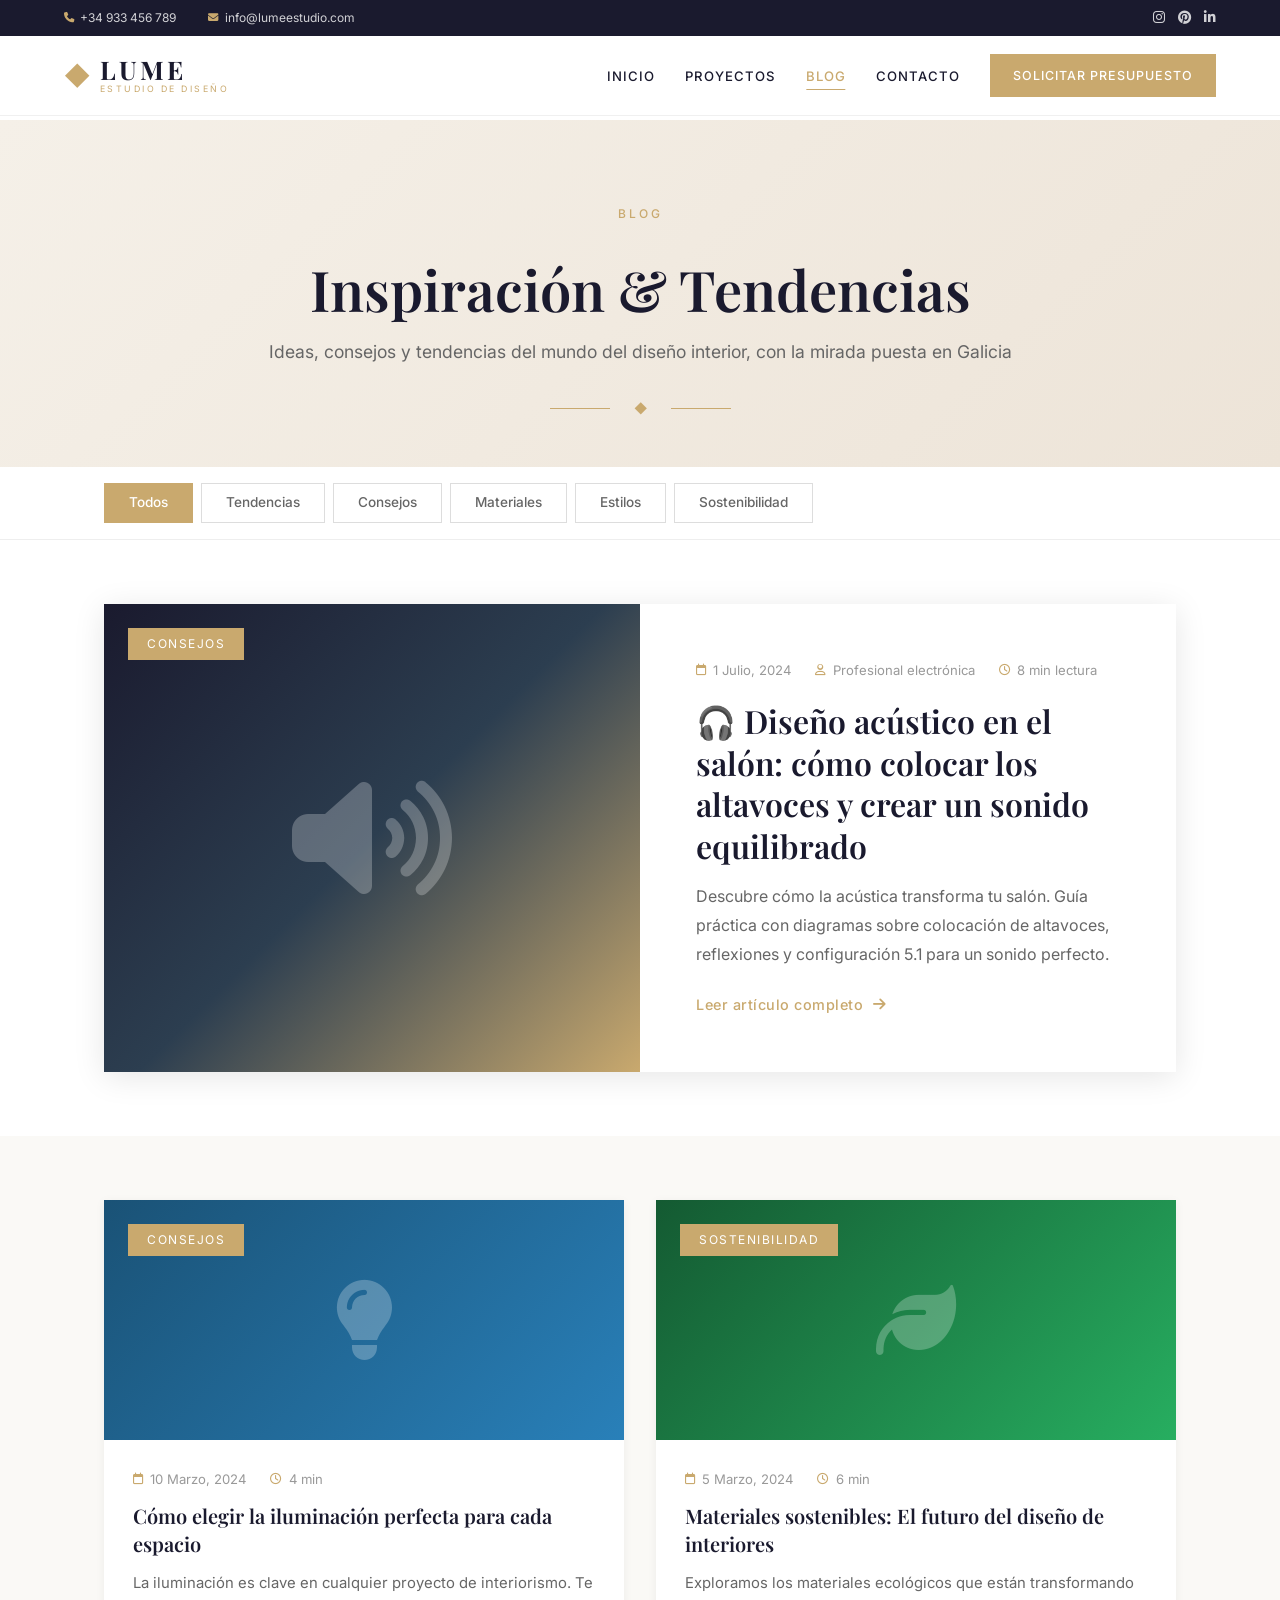
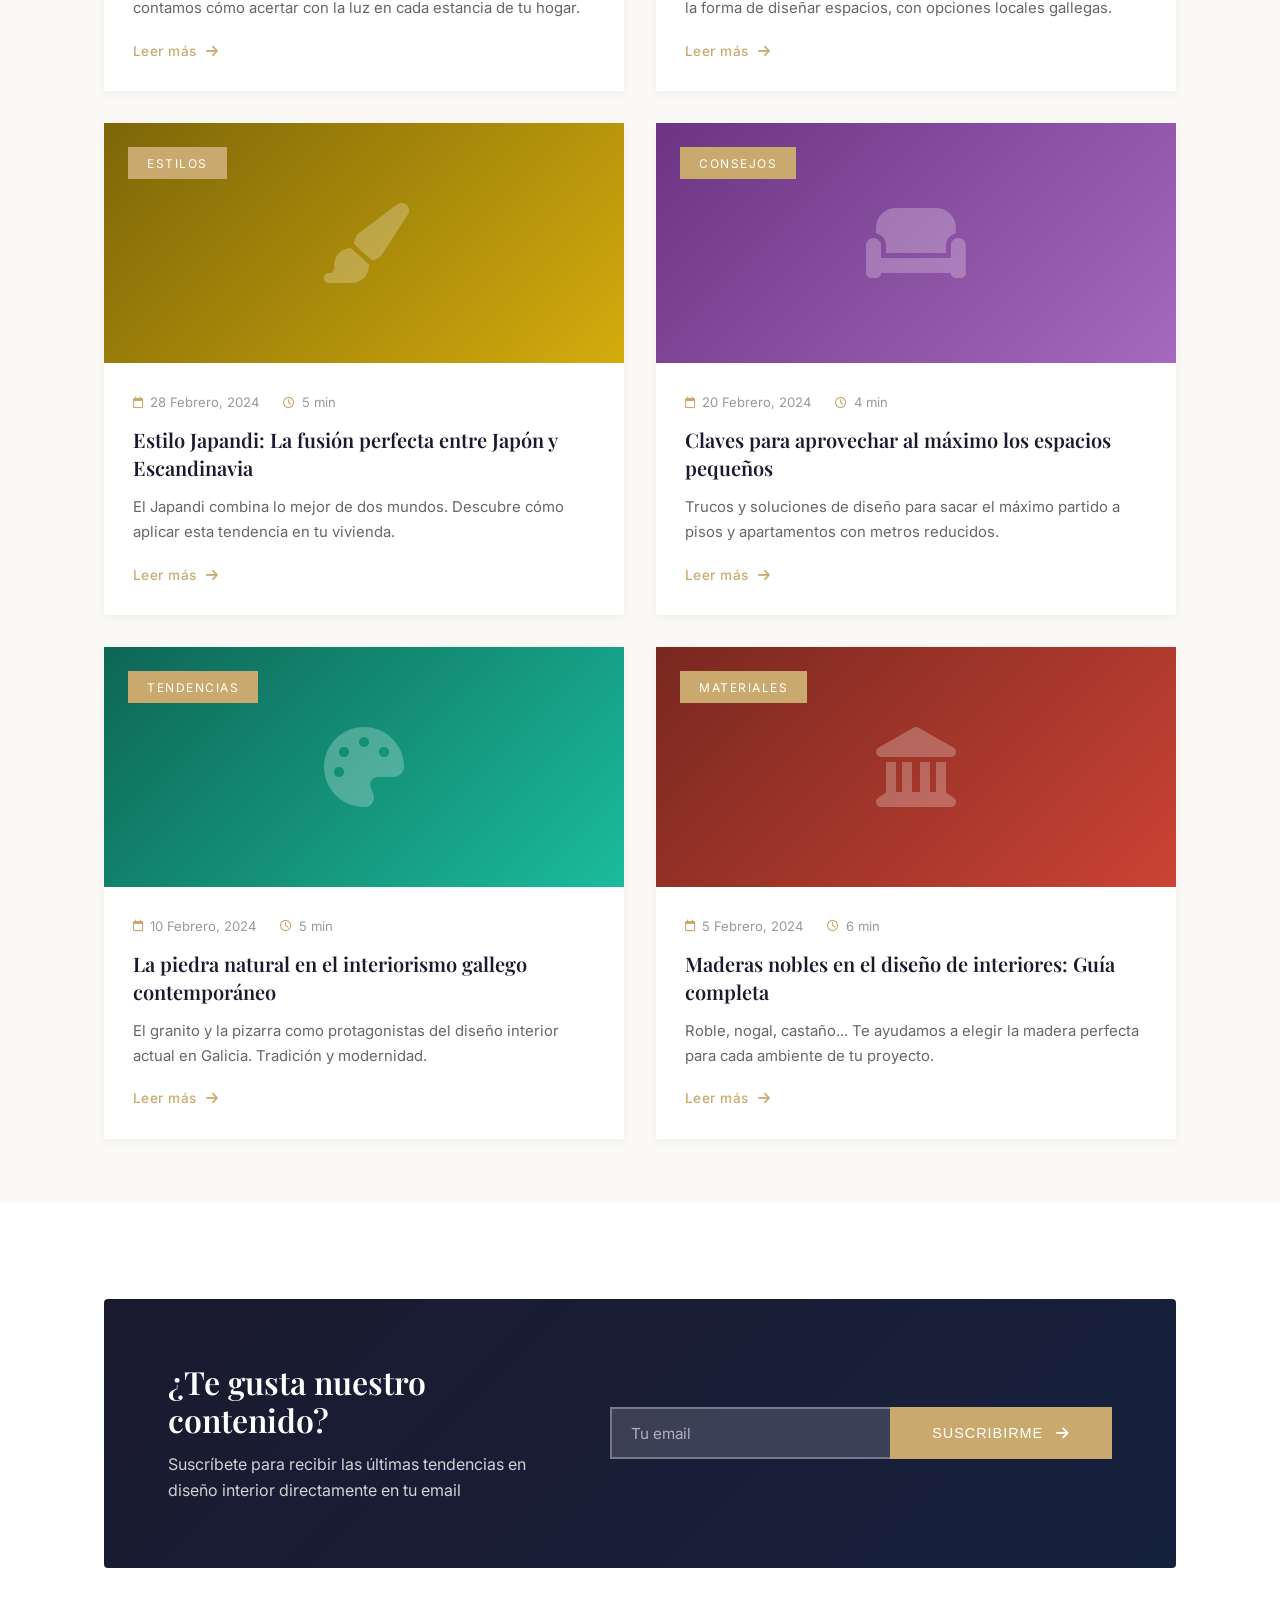
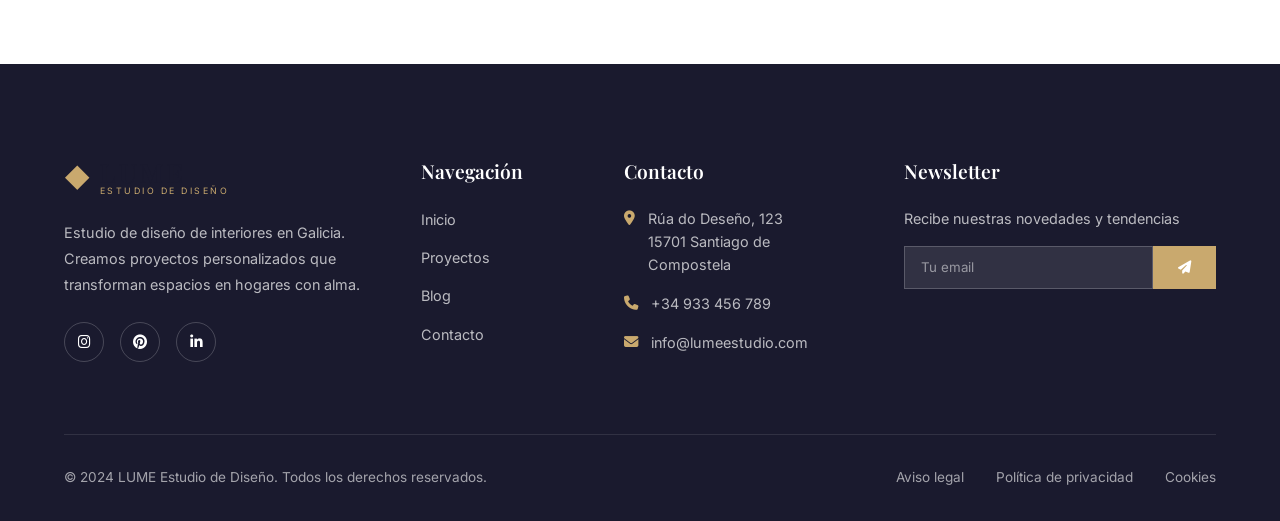
==== commit af8e25cc: "añadido articulo y resuelto estilos" ====
--- a/blog.html
+++ b/blog.html
@@ -3,9 +3,10 @@
 <head>
     <meta charset="UTF-8">
     <meta name="viewport" content="width=device-width, initial-scale=1.0">
-    <meta name="description" content="Blog de LUMIA Estudio - Tendencias, consejos e inspiración sobre diseño de interiores en Galicia.">
-    <title>Blog | LUMIA Estudio de Diseño Interior</title>
-    <link rel="stylesheet" href="css/style.css">
+    <meta name="description" content="Blog de LUME Estudio - Tendencias, consejos e inspiración sobre diseño de interiores en Galicia.">
+    <title>Blog | LUME Estudio de Diseño Interior</title>
+    <link rel="stylesheet" href="css/main.css">
+    <link rel="icon" type="image/svg+xml" href="favicon.svg">
     <link href="https://fonts.googleapis.com/css2?family=Playfair+Display:ital,wght@0,400;0,500;0,600;0,700;1,400&family=Inter:wght@300;400;500;600&display=swap" rel="stylesheet">
     <link rel="stylesheet" href="https://cdnjs.cloudflare.com/ajax/libs/font-awesome/6.4.0/css/all.min.css">
 </head>
@@ -15,7 +16,7 @@
             <div class="header-top-content">
                 <div class="header-contact">
                     <a href="tel:+34933456789"><i class="fas fa-phone"></i> +34 933 456 789</a>
-                    <a href="mailto:info@lumiaestudio.com"><i class="fas fa-envelope"></i> info@lumiaestudio.com</a>
+                    <a href="mailto:info@lumeestudio.com"><i class="fas fa-envelope"></i> info@lumeestudio.com</a>
                 </div>
                 <div class="header-social">
                     <a href="#" aria-label="Instagram"><i class="fab fa-instagram"></i></a>
@@ -31,7 +32,7 @@
                     <a href="index.html">
                         <span class="logo-icon">◆</span>
                         <div class="logo-text">
-                            <h1>LUMIA</h1>
+                            <h1>LUME</h1>
                             <span class="logo-subtitle">ESTUDIO DE DISEÑO</span>
                         </div>
                     </a>
@@ -75,35 +76,35 @@
         <div class="blog-categorias">
             <div class="section-container">
                 <div class="categorias-scroll">
-                    <a href="#" class="categoria-btn active">Todos</a>
-                    <a href="#" class="categoria-btn">Tendencias</a>
-                    <a href="#" class="categoria-btn">Consejos</a>
-                    <a href="#" class="categoria-btn">Materiales</a>
-                    <a href="#" class="categoria-btn">Estilos</a>
-                    <a href="#" class="categoria-btn">Sostenibilidad</a>
+                    <a href="#" class="categoria-btn active" data-filtro="todos">Todos</a>
+                    <a href="#" class="categoria-btn" data-filtro="tendencias">Tendencias</a>
+                    <a href="#" class="categoria-btn" data-filtro="consejos">Consejos</a>
+                    <a href="#" class="categoria-btn" data-filtro="materiales">Materiales</a>
+                    <a href="#" class="categoria-btn" data-filtro="estilos">Estilos</a>
+                    <a href="#" class="categoria-btn" data-filtro="sostenibilidad">Sostenibilidad</a>
                 </div>
             </div>
         </div>
 
         <!-- Artículo Destacado -->
-        <section class="blog-destacado-section">
+        <section class="blog-destacado-section" id="blogDestacado">
             <div class="section-container">
-                <article class="blog-destacado">
+                <article class="blog-destacado" data-categoria="consejos">
                     <div class="blog-destacado-imagen">
-                        <div class="blog-placeholder" style="background: linear-gradient(135deg, #2c3e50 0%, #3498db 100%);">
-                            <i class="fas fa-home"></i>
-                        </div>
-                        <span class="blog-categoria-badge">Tendencias</span>
+                        <div class="blog-placeholder" style="background: linear-gradient(135deg, #1a1a2e 0%, #2c3e50 50%, #c9a96e 100%);">
+                            <i class="fas fa-volume-up"></i>
+                        </div>
+                        <span class="blog-categoria-badge">Consejos</span>
                     </div>
                     <div class="blog-destacado-content">
                         <div class="blog-meta">
-                            <span><i class="far fa-calendar"></i> 15 Marzo, 2024</span>
-                            <span><i class="far fa-user"></i> María López</span>
-                            <span><i class="far fa-clock"></i> 5 min lectura</span>
-                        </div>
-                        <h3>Tendencias en diseño de interiores 2024: Lo que viene este año</h3>
-                        <p>Descubre las principales tendencias que marcarán el diseño de interiores este año. Del minimalismo cálido a los materiales naturales, te contamos todo lo que necesitas saber.</p>
-                        <a href="blog/tendencias-diseno-2024.html" class="btn-leer-mas">
+                            <span><i class="far fa-calendar"></i> 1 Julio, 2024</span>
+                            <span><i class="far fa-user"></i> Profesional electrónica</span>
+                            <span><i class="far fa-clock"></i> 8 min lectura</span>
+                        </div>
+                        <h3>🎧 Diseño acústico en el salón: cómo colocar los altavoces y crear un sonido equilibrado</h3>
+                        <p>Descubre cómo la acústica transforma tu salón. Guía práctica con diagramas sobre colocación de altavoces, reflexiones y configuración 5.1 para un sonido perfecto.</p>
+                        <a href="blog/acustica-salon.html" class="btn-leer-mas">
                             Leer artículo completo <i class="fas fa-arrow-right"></i>
                         </a>
                     </div>
@@ -114,9 +115,9 @@
         <!-- Grid de Artículos -->
         <section class="blog-grid-section">
             <div class="section-container">
-                <div class="blog-grid">
-                    <!-- Artículo 1 -->
-                    <article class="blog-card">
+                <div class="blog-grid" id="blogGrid">
+                    <!-- Artículo 1 - Consejos -->
+                    <article class="blog-card" data-categoria="consejos">
                         <div class="blog-card-imagen">
                             <div class="blog-placeholder" style="background: linear-gradient(135deg, #1a5276 0%, #2980b9 100%);">
                                 <i class="fas fa-lightbulb"></i>
@@ -136,8 +137,8 @@
                         </div>
                     </article>
 
-                    <!-- Artículo 2 -->
-                    <article class="blog-card">
+                    <!-- Artículo 2 - Sostenibilidad -->
+                    <article class="blog-card" data-categoria="sostenibilidad">
                         <div class="blog-card-imagen">
                             <div class="blog-placeholder" style="background: linear-gradient(135deg, #145a32 0%, #27ae60 100%);">
                                 <i class="fas fa-leaf"></i>
@@ -157,8 +158,8 @@
                         </div>
                     </article>
 
-                    <!-- Artículo 3 -->
-                    <article class="blog-card">
+                    <!-- Artículo 3 - Estilos -->
+                    <article class="blog-card" data-categoria="estilos">
                         <div class="blog-card-imagen">
                             <div class="blog-placeholder" style="background: linear-gradient(135deg, #7d6608 0%, #d4ac0d 100%);">
                                 <i class="fas fa-paint-brush"></i>
@@ -178,8 +179,8 @@
                         </div>
                     </article>
 
-                    <!-- Artículo 4 -->
-                    <article class="blog-card">
+                    <!-- Artículo 4 - Consejos -->
+                    <article class="blog-card" data-categoria="consejos">
                         <div class="blog-card-imagen">
                             <div class="blog-placeholder" style="background: linear-gradient(135deg, #6c3483 0%, #a569bd 100%);">
                                 <i class="fas fa-couch"></i>
@@ -199,8 +200,8 @@
                         </div>
                     </article>
 
-                    <!-- Artículo 5 -->
-                    <article class="blog-card">
+                    <!-- Artículo 5 - Tendencias -->
+                    <article class="blog-card" data-categoria="tendencias">
                         <div class="blog-card-imagen">
                             <div class="blog-placeholder" style="background: linear-gradient(135deg, #0e6655 0%, #1abc9c 100%);">
                                 <i class="fas fa-palette"></i>
@@ -220,8 +221,8 @@
                         </div>
                     </article>
 
-                    <!-- Artículo 6 -->
-                    <article class="blog-card">
+                    <!-- Artículo 6 - Materiales -->
+                    <article class="blog-card" data-categoria="materiales">
                         <div class="blog-card-imagen">
                             <div class="blog-placeholder" style="background: linear-gradient(135deg, #78281f 0%, #cb4335 100%);">
                                 <i class="fas fa-landmark"></i>
@@ -242,15 +243,6 @@
                     </article>
                 </div>
 
-                <!-- Paginación corregida -->
-                <nav class="blog-paginacion" aria-label="Paginación del blog">
-                    <a href="#" class="pagina-btn active" aria-current="page">1</a>
-                    <a href="#" class="pagina-btn">2</a>
-                    <a href="#" class="pagina-btn">3</a>
-                    <a href="#" class="pagina-btn pagina-siguiente">
-                        Siguiente <i class="fas fa-chevron-right"></i>
-                    </a>
-                </nav>
             </div>
         </section>
 
@@ -281,7 +273,7 @@
                     <a href="index.html">
                         <span class="logo-icon">◆</span>
                         <div class="logo-text">
-                            <h1>LUMIA</h1>
+                            <h1>LUME</h1>
                             <span class="logo-subtitle">ESTUDIO DE DISEÑO</span>
                         </div>
                     </a>
@@ -309,7 +301,7 @@
                 <ul>
                     <li><i class="fas fa-map-marker-alt"></i> Rúa do Deseño, 123<br>15701 Santiago de Compostela</li>
                     <li><i class="fas fa-phone"></i> <a href="tel:+34933456789">+34 933 456 789</a></li>
-                    <li><i class="fas fa-envelope"></i> <a href="mailto:info@lumiaestudio.com">info@lumiaestudio.com</a></li>
+                    <li><i class="fas fa-envelope"></i> <a href="mailto:info@lumeestudio.com">info@lumeestudio.com</a></li>
                 </ul>
             </div>
             
@@ -325,7 +317,7 @@
         
         <div class="footer-bottom">
             <div class="footer-bottom-content">
-                <p>&copy; 2024 LUMIA Estudio de Diseño. Todos los derechos reservados.</p>
+                <p>&copy; 2024 LUME Estudio de Diseño. Todos los derechos reservados.</p>
                 <div class="footer-legal">
                     <a href="#">Aviso legal</a>
                     <a href="#">Política de privacidad</a>
@@ -336,5 +328,70 @@
     </footer>
 
     <script src="js/main.js"></script>
+    
+    <!-- Script del filtro del blog -->
+    <script>
+    document.addEventListener('DOMContentLoaded', function() {
+        const categoriaBtns = document.querySelectorAll('.categoria-btn');
+        const blogCards = document.querySelectorAll('.blog-card');
+        const blogDestacado = document.querySelector('.blog-destacado');
+        
+        categoriaBtns.forEach(btn => {
+            btn.addEventListener('click', function(e) {
+                e.preventDefault();
+                
+                // Quitar active de todos los botones
+                categoriaBtns.forEach(b => b.classList.remove('active'));
+                // Activar el botón clickeado
+                this.classList.add('active');
+                
+                // Obtener el filtro del atributo data-filtro
+                const filtro = this.getAttribute('data-filtro');
+                
+                // Si es "todos", mostrar todo incluido el destacado
+                if (filtro === 'todos') {
+                    if (blogDestacado) {
+                        blogDestacado.closest('.blog-destacado-section').style.display = 'block';
+                    }
+                    blogCards.forEach(card => {
+                        card.style.display = 'flex';
+                        card.style.opacity = '1';
+                        card.style.transform = 'translateY(0)';
+                    });
+                    return;
+                }
+                
+                // Filtrar destacado
+                if (blogDestacado) {
+                    const destacadoCategoria = blogDestacado.getAttribute('data-categoria');
+                    if (destacadoCategoria === filtro) {
+                        blogDestacado.closest('.blog-destacado-section').style.display = 'block';
+                    } else {
+                        blogDestacado.closest('.blog-destacado-section').style.display = 'none';
+                    }
+                }
+                
+                // Filtrar tarjetas
+                blogCards.forEach(card => {
+                    const categoria = card.getAttribute('data-categoria');
+                    
+                    if (categoria === filtro) {
+                        card.style.display = 'flex';
+                        setTimeout(() => {
+                            card.style.opacity = '1';
+                            card.style.transform = 'translateY(0)';
+                        }, 50);
+                    } else {
+                        card.style.opacity = '0';
+                        card.style.transform = 'translateY(20px)';
+                        setTimeout(() => {
+                            card.style.display = 'none';
+                        }, 300);
+                    }
+                });
+            });
+        });
+    });
+    </script>
 </body>
 </html>
--- a/css/main.css
+++ b/css/main.css
@@ -0,0 +1,15 @@
+/* ============================================
+   LUMIA ESTUDIO - Archivo Principal
+   Importa todos los módulos CSS
+   ============================================ */
+
+@import 'base.css';
+@import 'header.css';
+@import 'hero.css';
+@import 'componentes.css';
+@import 'secciones.css';
+@import 'proyectos.css';
+@import 'blog.css';
+@import 'contacto.css';
+@import 'footer.css';
+@import 'responsive.css';
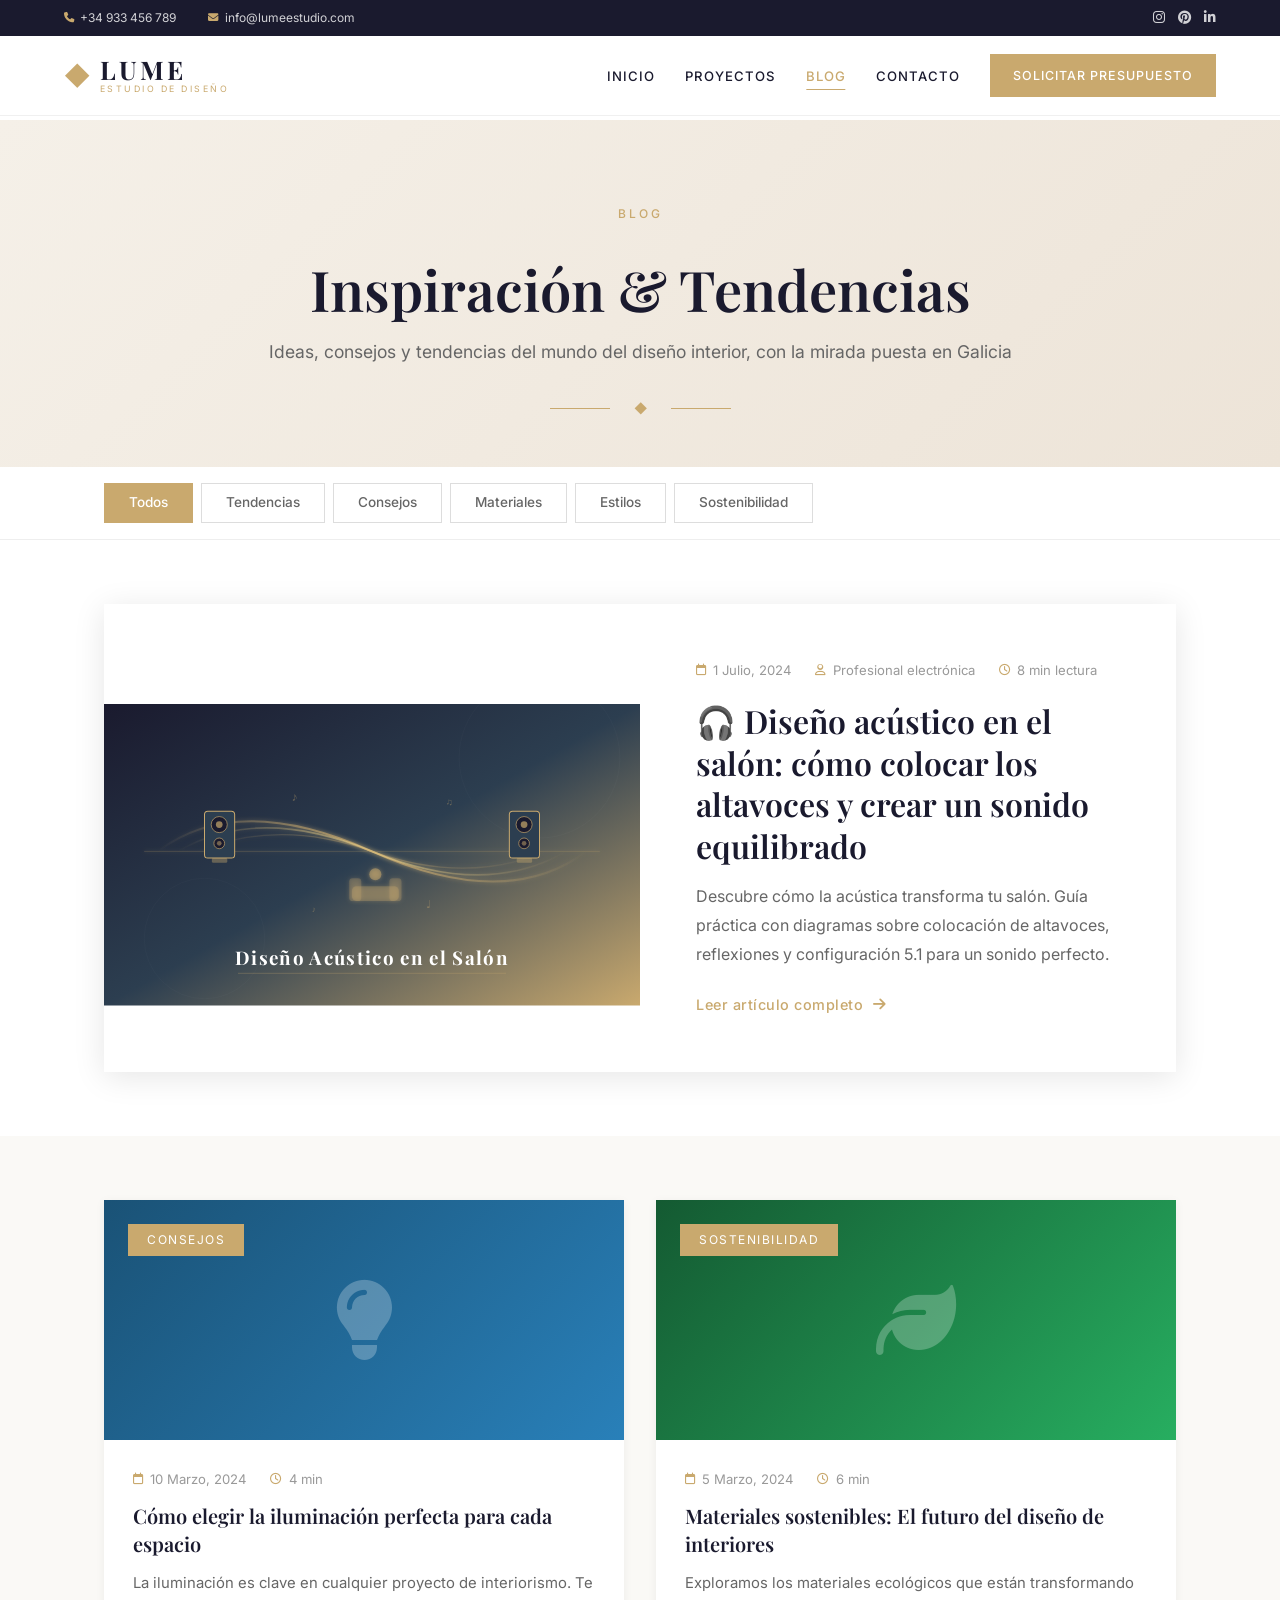
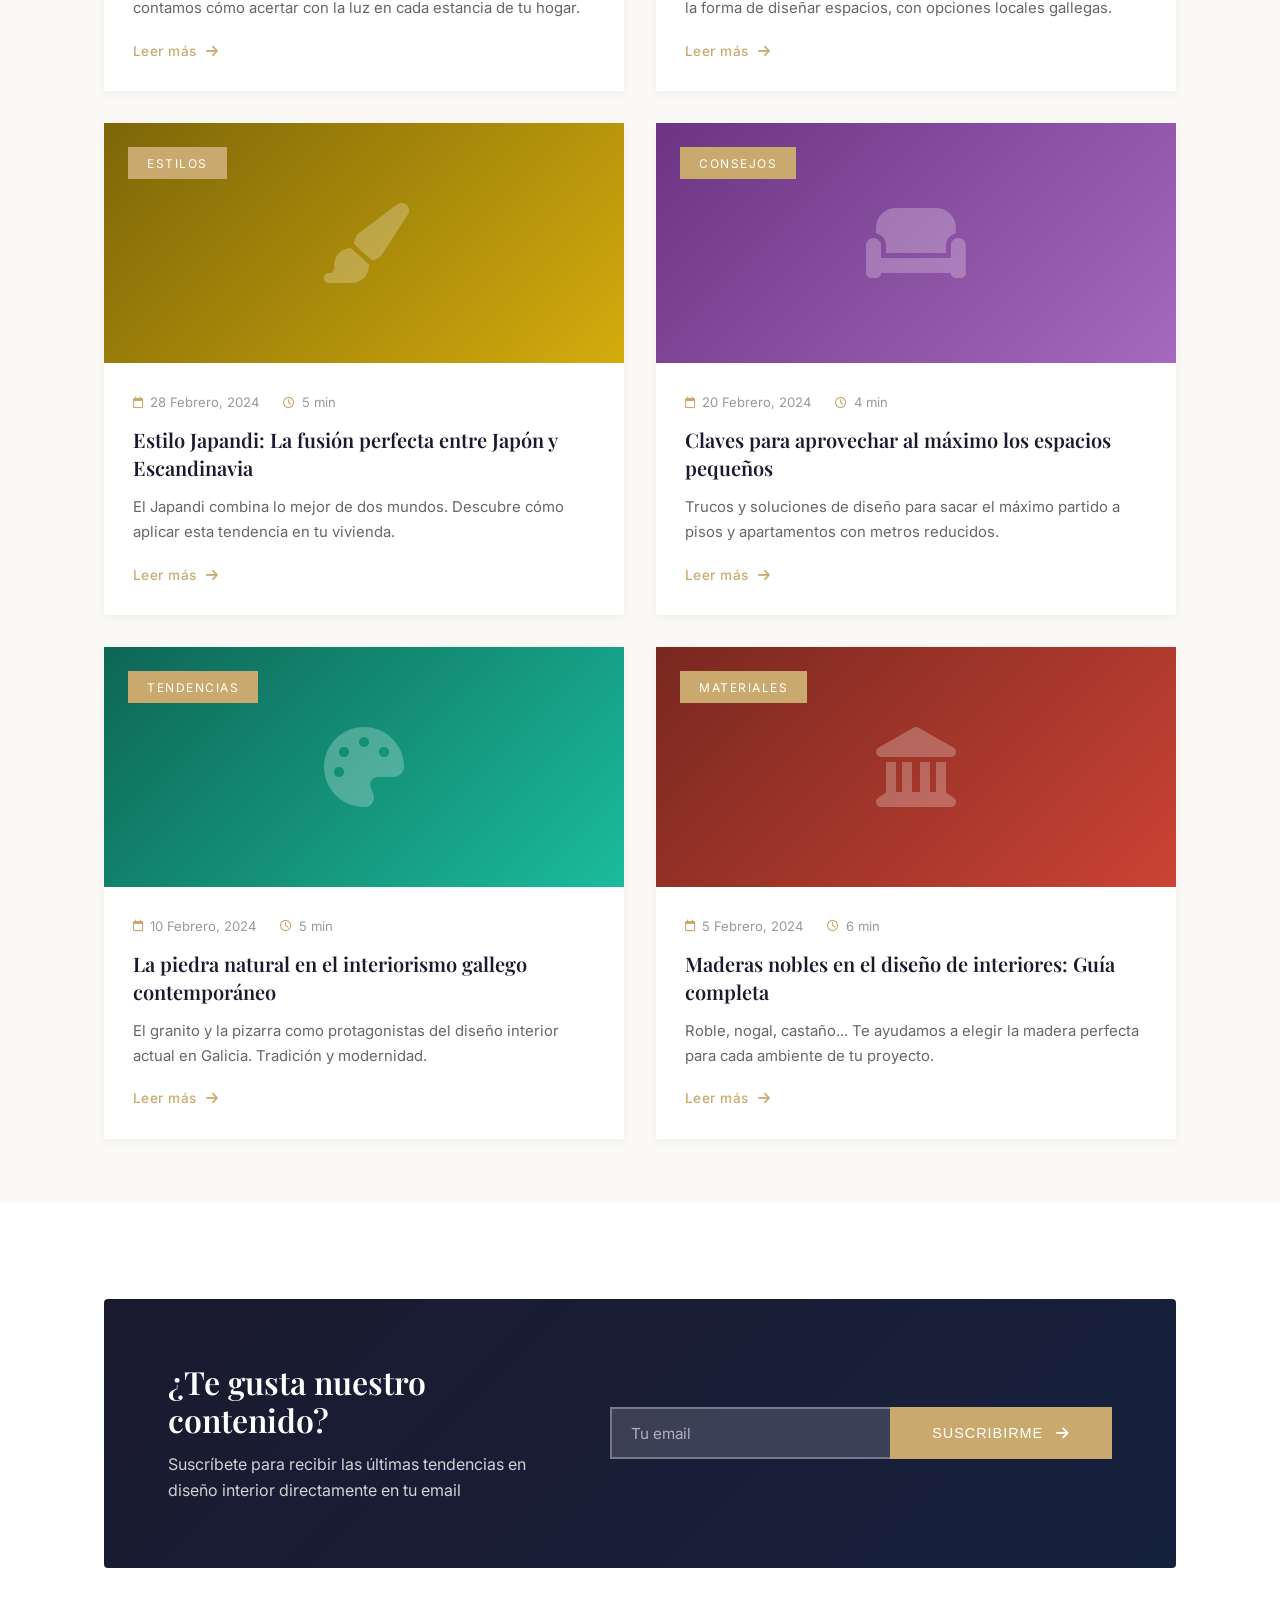
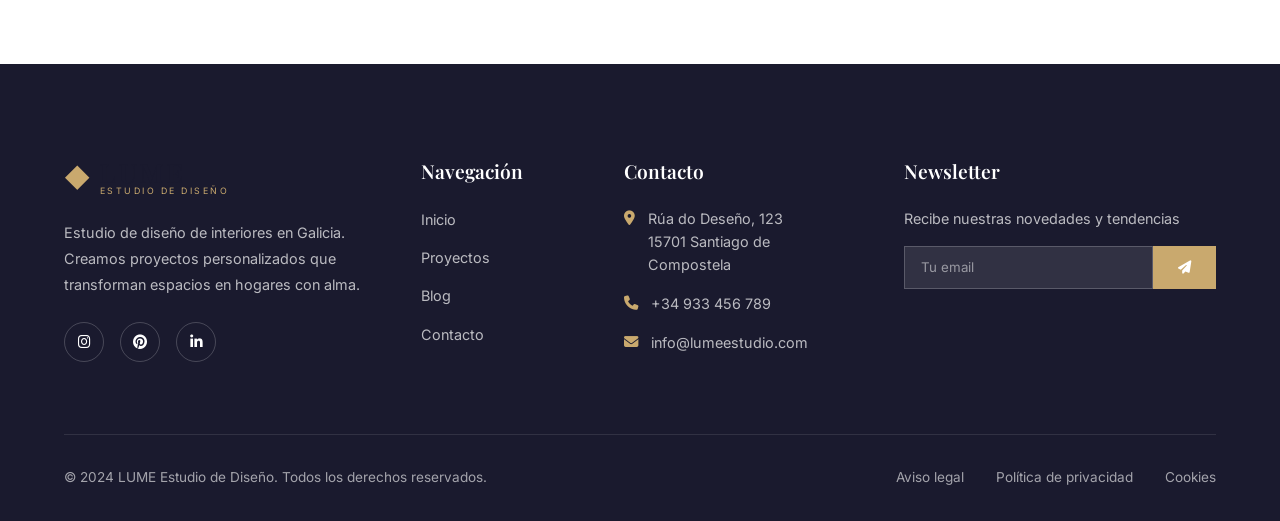
==== commit 1df92efb: "añadida portada svg, creada con ia" ====
--- a/blog.html
+++ b/blog.html
@@ -86,15 +86,87 @@
             </div>
         </div>
 
-        <!-- Artículo Destacado -->
+        <!-- Artículo Destacado con SVG de portada -->
         <section class="blog-destacado-section" id="blogDestacado">
             <div class="section-container">
                 <article class="blog-destacado" data-categoria="consejos">
                     <div class="blog-destacado-imagen">
-                        <div class="blog-placeholder" style="background: linear-gradient(135deg, #1a1a2e 0%, #2c3e50 50%, #c9a96e 100%);">
-                            <i class="fas fa-volume-up"></i>
-                        </div>
-                        <span class="blog-categoria-badge">Consejos</span>
+                        <!-- SVG de portada acústica -->
+                        <svg viewBox="0 0 800 400" xmlns="http://www.w3.org/2000/svg" style="width: 100%; height: 100%; position: absolute; top: 0; left: 0;">
+                            <defs>
+                                <linearGradient id="fondoBlog" x1="0%" y1="0%" x2="100%" y2="100%">
+                                    <stop offset="0%" style="stop-color:#1a1a2e"/>
+                                    <stop offset="50%" style="stop-color:#2c3e50"/>
+                                    <stop offset="100%" style="stop-color:#c9a96e"/>
+                                </linearGradient>
+                                <linearGradient id="onda1b" x1="0%" y1="0%" x2="100%" y2="0%">
+                                    <stop offset="0%" style="stop-color:#c9a96e;stop-opacity:0"/>
+                                    <stop offset="50%" style="stop-color:#c9a96e;stop-opacity:0.8"/>
+                                    <stop offset="100%" style="stop-color:#c9a96e;stop-opacity:0"/>
+                                </linearGradient>
+                                <linearGradient id="onda2b" x1="0%" y1="0%" x2="100%" y2="0%">
+                                    <stop offset="0%" style="stop-color:#c9a96e;stop-opacity:0"/>
+                                    <stop offset="50%" style="stop-color:#f0d78c;stop-opacity:0.6"/>
+                                    <stop offset="100%" style="stop-color:#c9a96e;stop-opacity:0"/>
+                                </linearGradient>
+                                <linearGradient id="onda3b" x1="0%" y1="0%" x2="100%" y2="0%">
+                                    <stop offset="0%" style="stop-color:#c9a96e;stop-opacity:0"/>
+                                    <stop offset="50%" style="stop-color:#c9a96e;stop-opacity:0.4"/>
+                                    <stop offset="100%" style="stop-color:#c9a96e;stop-opacity:0"/>
+                                </linearGradient>
+                                <filter id="glowb">
+                                    <feGaussianBlur stdDeviation="3" result="coloredBlur"/>
+                                    <feMerge>
+                                        <feMergeNode in="coloredBlur"/>
+                                        <feMergeNode in="SourceGraphic"/>
+                                    </feMerge>
+                                </filter>
+                            </defs>
+                            <rect width="800" height="450" fill="url(#fondoBlog)"/>
+                            <circle cx="650" cy="80" r="120" fill="none" stroke="rgba(255,255,255,0.03)" stroke-width="1"/>
+                            <circle cx="150" cy="350" r="90" fill="none" stroke="rgba(255,255,255,0.03)" stroke-width="1"/>
+                            <g filter="url(#glowb)">
+                                <path d="M 80 220 Q 200 130 400 220 T 720 220" fill="none" stroke="url(#onda1b)" stroke-width="3"/>
+                                <path d="M 110 220 Q 230 150 400 220 T 690 220" fill="none" stroke="url(#onda2b)" stroke-width="2.5"/>
+                                <path d="M 140 220 Q 260 170 400 220 T 660 220" fill="none" stroke="url(#onda3b)" stroke-width="2"/>
+                                <line x1="60" y1="220" x2="740" y2="220" stroke="#c9a96e" stroke-width="1" opacity="0.3"/>
+                            </g>
+                            <!-- Altavoz L -->
+                            <g transform="translate(150, 160)">
+                                <rect x="0" y="0" width="45" height="70" rx="5" fill="#2c3e50" stroke="#c9a96e" stroke-width="1.5"/>
+                                <circle cx="22" cy="20" r="12" fill="#1a1a2e" stroke="#c9a96e" stroke-width="1"/>
+                                <circle cx="22" cy="20" r="5" fill="#c9a96e" opacity="0.7"/>
+                                <circle cx="22" cy="48" r="8" fill="#1a1a2e" stroke="#c9a96e" stroke-width="1"/>
+                                <circle cx="22" cy="48" r="3.5" fill="#c9a96e" opacity="0.5"/>
+                                <rect x="11" y="70" width="23" height="7" rx="2" fill="#c9a96e" opacity="0.4"/>
+                            </g>
+                            <!-- Altavoz R -->
+                            <g transform="translate(605, 160)">
+                                <rect x="0" y="0" width="45" height="70" rx="5" fill="#2c3e50" stroke="#c9a96e" stroke-width="1.5"/>
+                                <circle cx="22" cy="20" r="12" fill="#1a1a2e" stroke="#c9a96e" stroke-width="1"/>
+                                <circle cx="22" cy="20" r="5" fill="#c9a96e" opacity="0.7"/>
+                                <circle cx="22" cy="48" r="8" fill="#1a1a2e" stroke="#c9a96e" stroke-width="1"/>
+                                <circle cx="22" cy="48" r="3.5" fill="#c9a96e" opacity="0.5"/>
+                                <rect x="11" y="70" width="23" height="7" rx="2" fill="#c9a96e" opacity="0.4"/>
+                            </g>
+                            <!-- Sofá + oyente -->
+                            <g transform="translate(370, 260)" filter="url(#glowb)">
+                                <rect x="0" y="12" width="70" height="22" rx="7" fill="#c9a96e" opacity="0.3"/>
+                                <rect x="-4" y="0" width="18" height="34" rx="5" fill="#c9a96e" opacity="0.25"/>
+                                <rect x="56" y="0" width="18" height="34" rx="5" fill="#c9a96e" opacity="0.25"/>
+                                <circle cx="35" cy="-6" r="9" fill="#c9a96e" opacity="0.5"/>
+                            </g>
+                            <!-- Notas -->
+                            <g fill="#c9a96e" opacity="0.4">
+                                <text x="280" y="145" font-size="18" font-family="serif">♪</text>
+                                <text x="510" y="150" font-size="14" font-family="serif">♫</text>
+                                <text x="310" y="310" font-size="12" font-family="serif">♪</text>
+                                <text x="480" y="305" font-size="16" font-family="serif">♩</text>
+                            </g>
+                            <!-- Título en la imagen -->
+                            <text x="400" y="390" text-anchor="middle" font-family="'Playfair Display', serif" font-size="28" fill="white" font-weight="700" letter-spacing="2">Diseño Acústico en el Salón</text>
+                            <line x1="200" y1="402" x2="600" y2="402" stroke="#c9a96e" stroke-width="1" opacity="0.4"/>
+                        </svg>
                     </div>
                     <div class="blog-destacado-content">
                         <div class="blog-meta">
@@ -242,7 +314,6 @@
                         </div>
                     </article>
                 </div>
-
             </div>
         </section>
 
@@ -340,15 +411,11 @@
             btn.addEventListener('click', function(e) {
                 e.preventDefault();
                 
-                // Quitar active de todos los botones
                 categoriaBtns.forEach(b => b.classList.remove('active'));
-                // Activar el botón clickeado
                 this.classList.add('active');
                 
-                // Obtener el filtro del atributo data-filtro
                 const filtro = this.getAttribute('data-filtro');
                 
-                // Si es "todos", mostrar todo incluido el destacado
                 if (filtro === 'todos') {
                     if (blogDestacado) {
                         blogDestacado.closest('.blog-destacado-section').style.display = 'block';
@@ -361,7 +428,6 @@
                     return;
                 }
                 
-                // Filtrar destacado
                 if (blogDestacado) {
                     const destacadoCategoria = blogDestacado.getAttribute('data-categoria');
                     if (destacadoCategoria === filtro) {
@@ -371,7 +437,6 @@
                     }
                 }
                 
-                // Filtrar tarjetas
                 blogCards.forEach(card => {
                     const categoria = card.getAttribute('data-categoria');
                     
